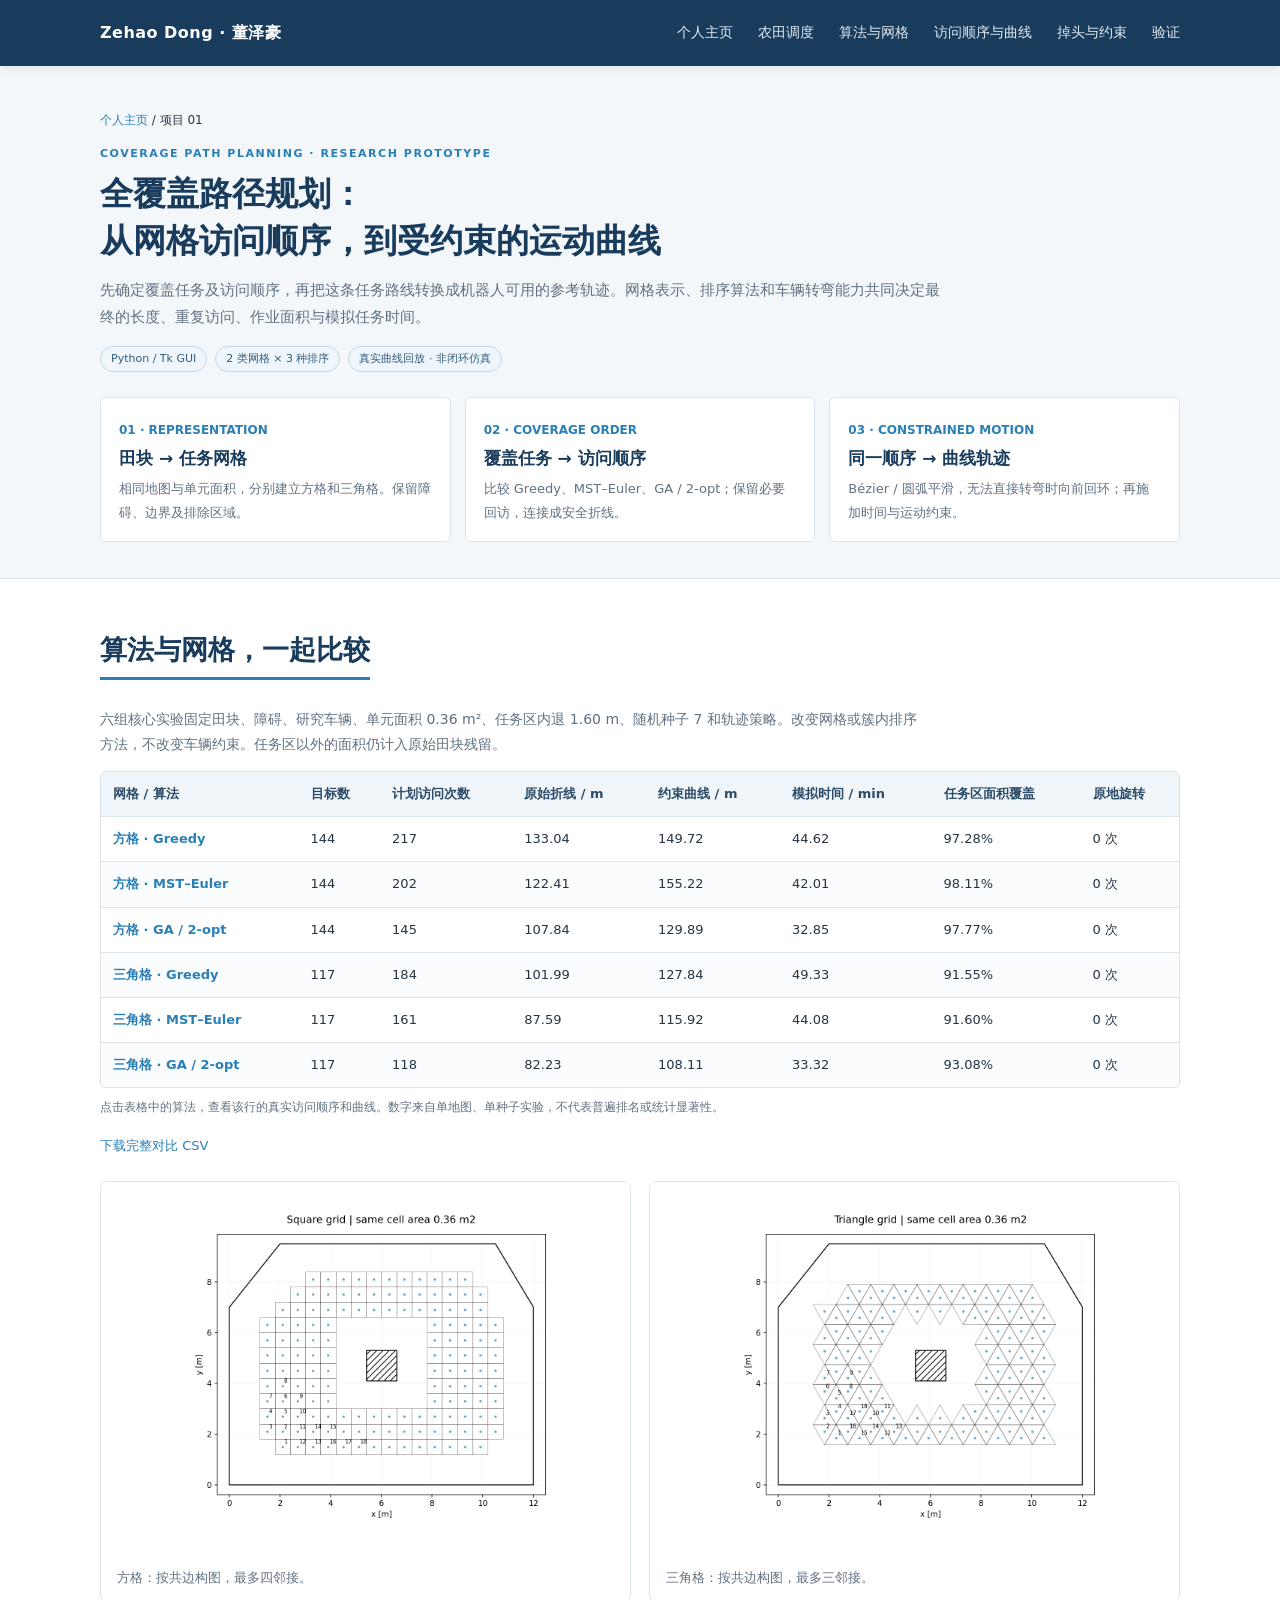
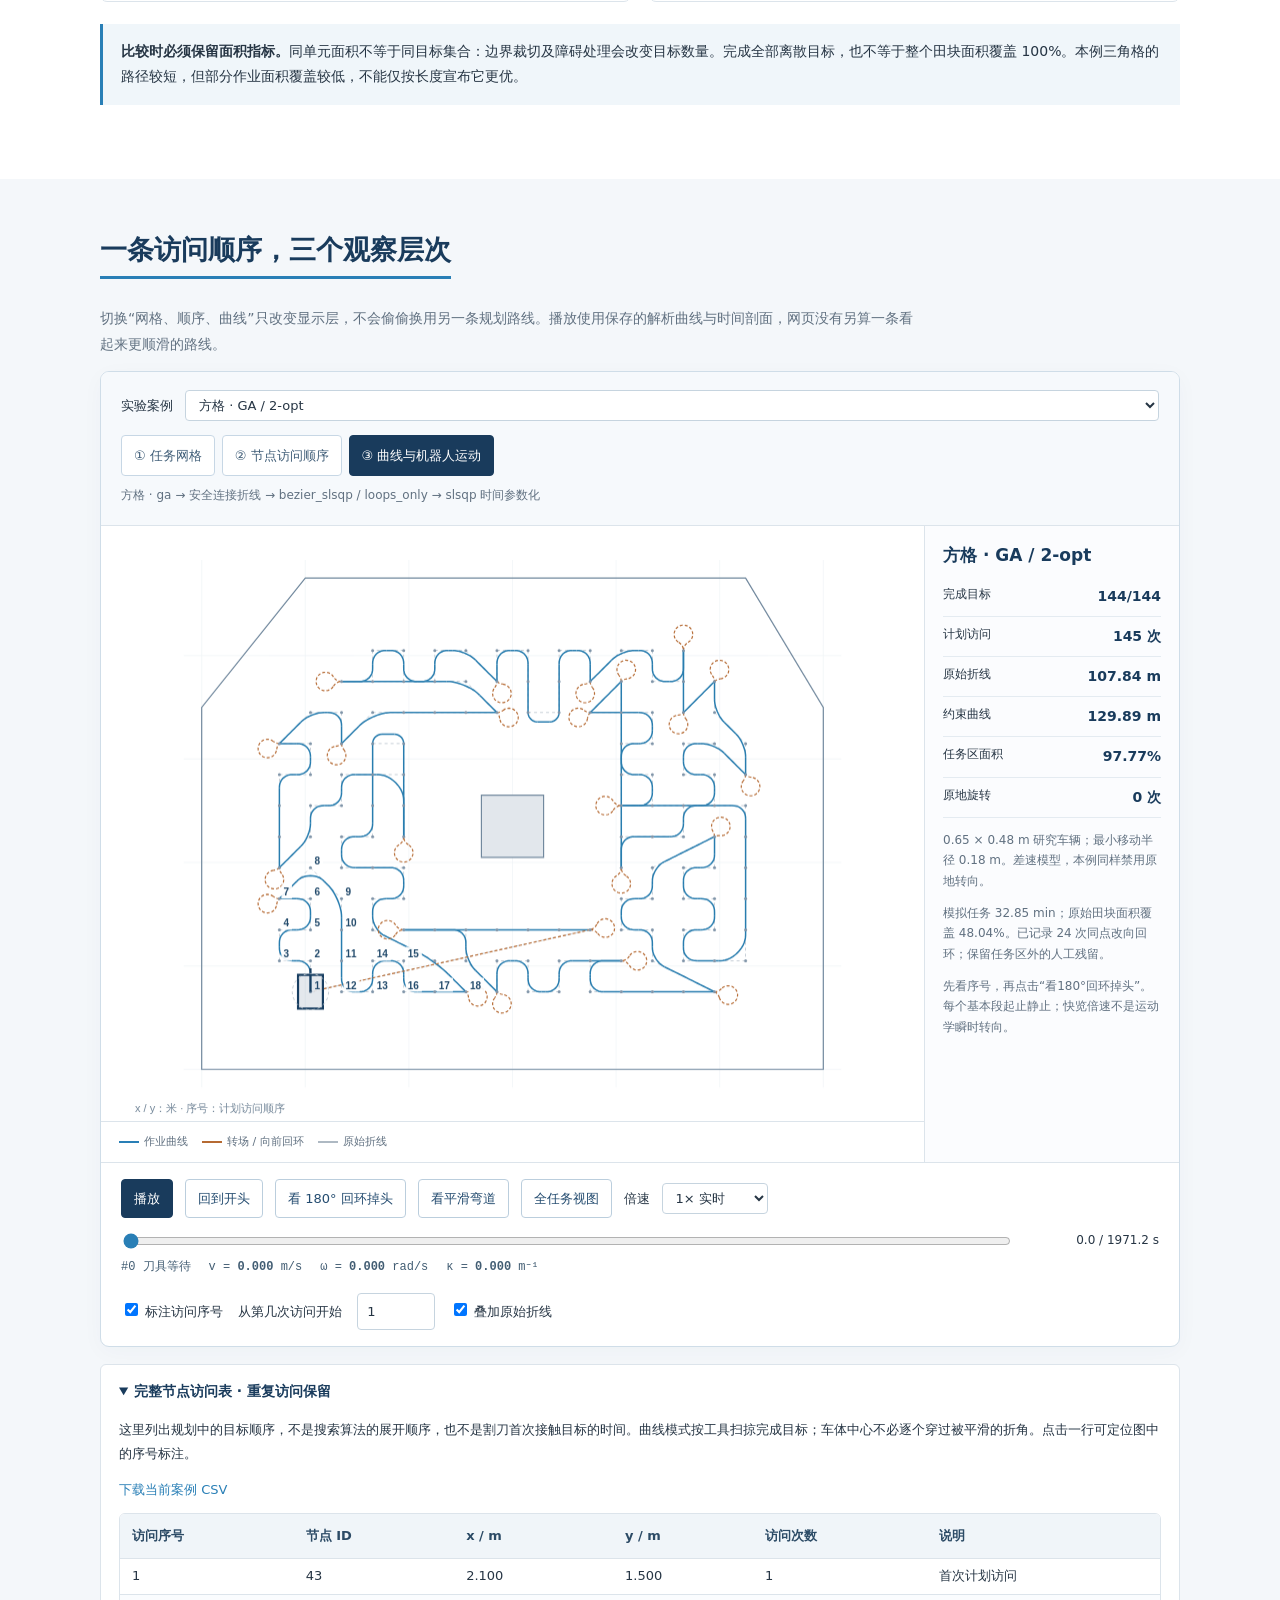
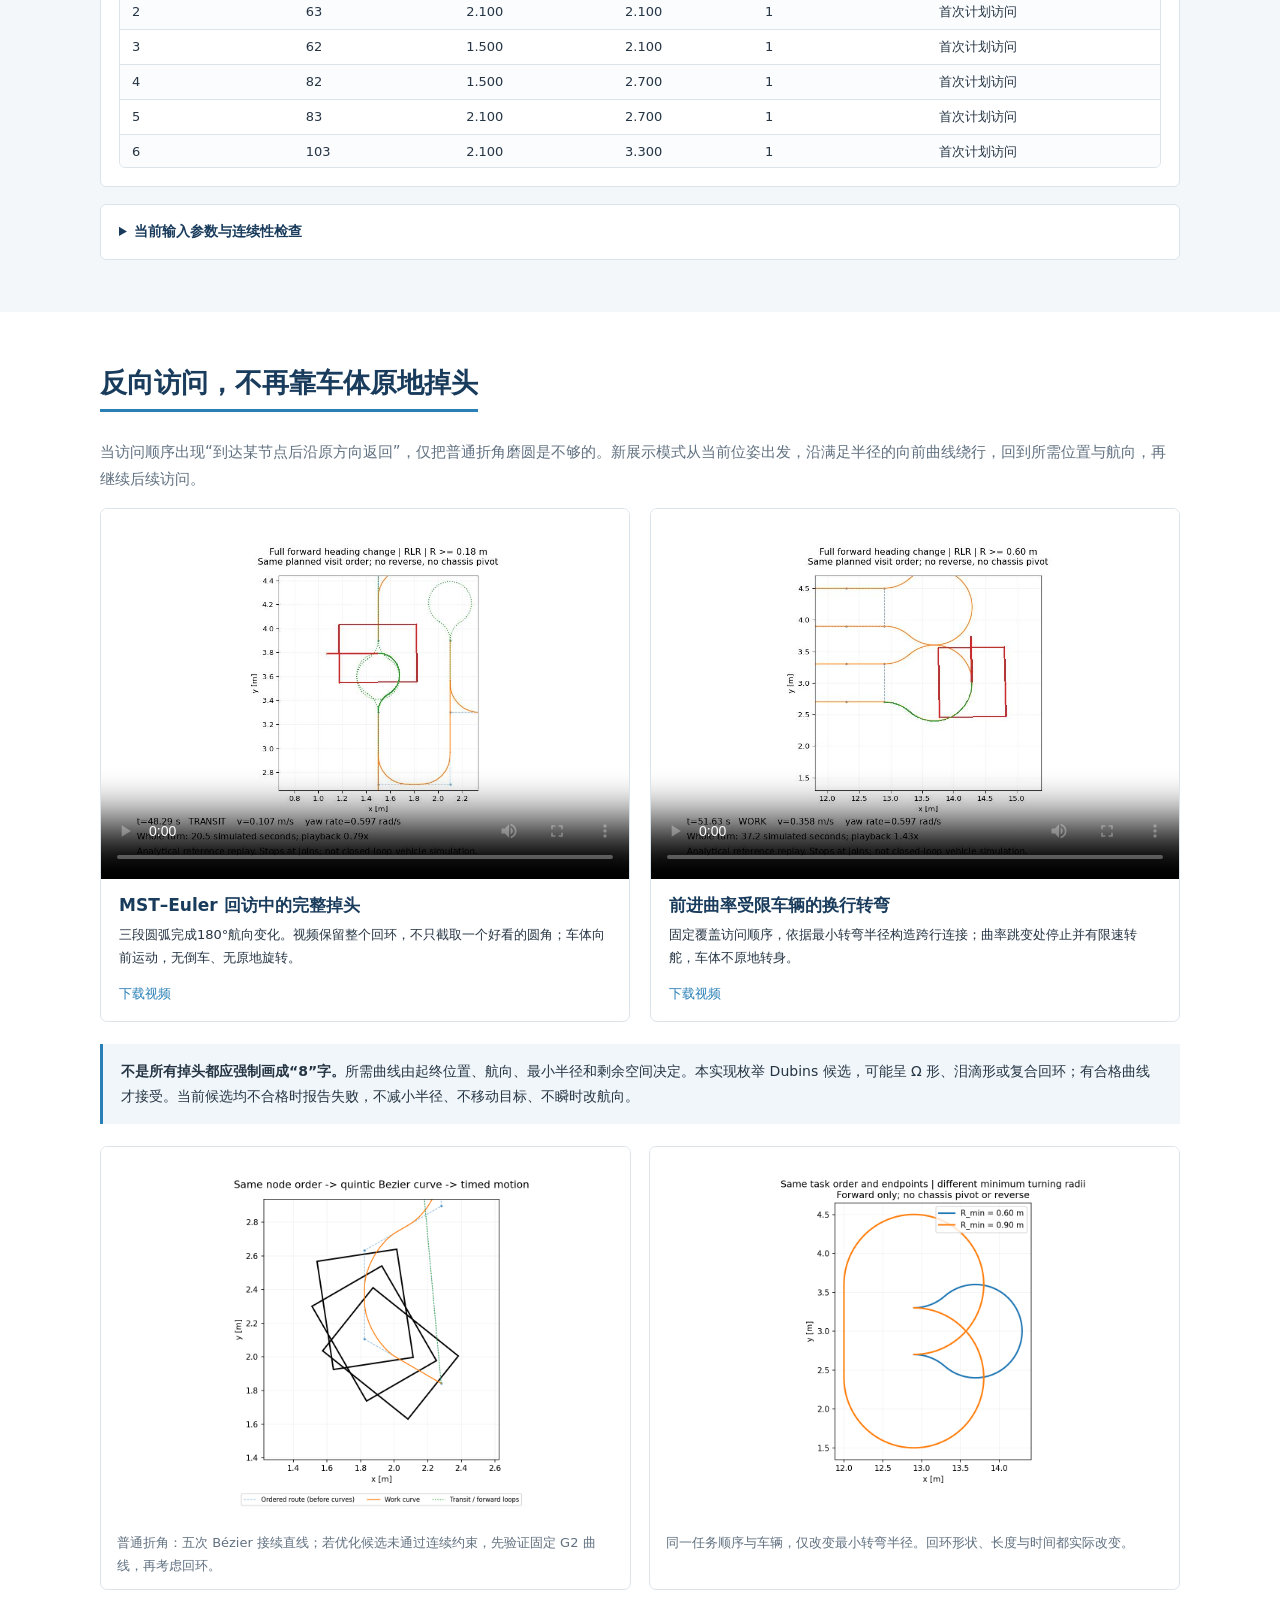
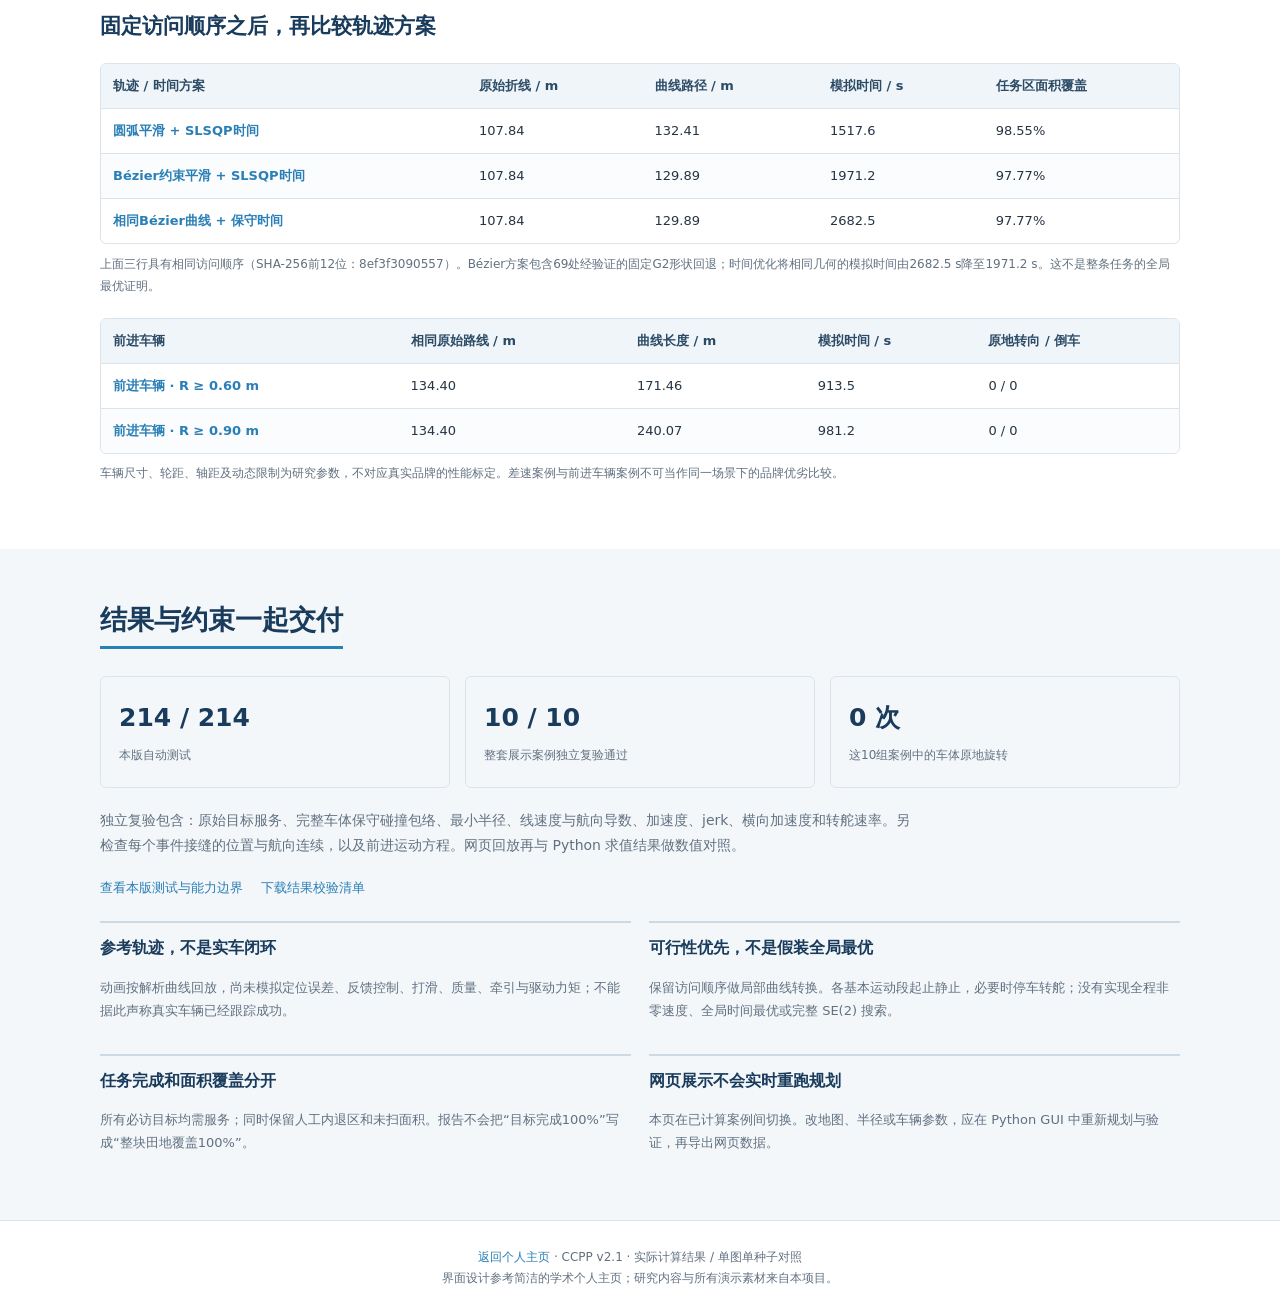
==== ccpp.html @ 470caa3e "Add files via upload" ====
<!doctype html><html lang="zh-CN"><head><meta charset="utf-8"><meta name="viewport" content="width=device-width,initial-scale=1"><meta name="description" content="方格与三角格的全覆盖算法对比；由实际节点访问顺序生成约束曲线，展示向前回环掉头。"><title>全覆盖路径规划 | 董泽豪</title><link rel="stylesheet" href="assets/site.css"><script defer src="assets/site.js"></script><script defer src="assets/data/cases.js"></script><script defer src="assets/replay.js"></script></head><body>
<nav class="navbar" aria-label="项目导航"><div class="wrap nav-inner"><a class="brand" href="index.html">Zehao Dong · 董泽豪</a><button class="menu-btn" aria-controls="projectNav" aria-label="展开导航" aria-expanded="false">☰</button><div class="nav-links" id="projectNav"><a href="index.html#projects">个人主页</a><a href="farm-carrier.html">农田调度</a><a href="#comparison">算法与网格</a><a href="#demo">访问顺序与曲线</a><a href="#turns">掉头与约束</a><a href="#validation">验证</a></div></div></nav>
<header class="subhero"><div class="wrap"><div class="breadcrumb"><a href="index.html">个人主页</a> / 项目 01</div><div class="eyebrow">COVERAGE PATH PLANNING · RESEARCH PROTOTYPE</div><h1>全覆盖路径规划：<br>从网格访问顺序，到受约束的运动曲线</h1><p>先确定覆盖任务及访问顺序，再把这条任务路线转换成机器人可用的参考轨迹。网格表示、排序算法和车辆转弯能力共同决定最终的长度、重复访问、作业面积与模拟任务时间。</p><div class="badge-line"><span class="badge">Python / Tk GUI</span><span class="badge">2 类网格 × 3 种排序</span><span class="badge">真实曲线回放 · 非闭环仿真</span></div><div class="pipeline"><article><b>01 · REPRESENTATION</b><h3>田块 → 任务网格</h3><p>相同地图与单元面积，分别建立方格和三角格。保留障碍、边界及排除区域。</p></article><article><b>02 · COVERAGE ORDER</b><h3>覆盖任务 → 访问顺序</h3><p>比较 Greedy、MST–Euler、GA / 2-opt；保留必要回访，连接成安全折线。</p></article><article><b>03 · CONSTRAINED MOTION</b><h3>同一顺序 → 曲线轨迹</h3><p>Bézier / 圆弧平滑，无法直接转弯时向前回环；再施加时间与运动约束。</p></article></div></div></header>
<main><section id="comparison" class="section"><div class="wrap"><h2 class="section-title">算法与网格，一起比较</h2><p class="section-note">六组核心实验固定田块、障碍、研究车辆、单元面积 0.36 m²、任务区内退 1.60 m、随机种子 7 和轨迹策略。改变网格或簇内排序方法，不改变车辆约束。任务区以外的面积仍计入原始田块残留。</p><div class="table-wrap"><table><thead><tr><th>网格 / 算法</th><th>目标数</th><th>计划访问次数</th><th>原始折线 / m</th><th>约束曲线 / m</th><th>模拟时间 / min</th><th>任务区面积覆盖</th><th>原地旋转</th></tr></thead><tbody id="comparisonRows"></tbody></table></div><p class="small" style="margin-top:9px">点击表格中的算法，查看该行的真实访问顺序和曲线。数字来自单地图、单种子实验，不代表普遍排名或统计显著性。</p><a class="inline-link" href="assets/data/comparison.csv" download>下载完整对比 CSV</a><div class="image-grid"><figure><img src="assets/images/square_ga_grid.png" alt="同一田块上的方格任务划分" loading="lazy"><figcaption>方格：按共边构图，最多四邻接。</figcaption></figure><figure><img src="assets/images/triangle_ga_grid.png" alt="同一田块上的三角格任务划分" loading="lazy"><figcaption>三角格：按共边构图，最多三邻接。</figcaption></figure></div><div class="callout"><strong>比较时必须保留面积指标。</strong>同单元面积不等于同目标集合：边界裁切及障碍处理会改变目标数量。完成全部离散目标，也不等于整个田块面积覆盖 100%。本例三角格的路径较短，但部分作业面积覆盖较低，不能仅按长度宣布它更优。</div></div></section>
<section id="demo" class="section alt"><div class="wrap"><h2 class="section-title">一条访问顺序，三个观察层次</h2><p class="section-note">切换“网格、顺序、曲线”只改变显示层，不会偷偷换用另一条规划路线。播放使用保存的解析曲线与时间剖面，网页没有另算一条看起来更顺滑的路线。</p><noscript><div class="no-js">交互回放需要 JavaScript。仍可查看下方图片、视频和 CSV。</div></noscript>
<div class="lab"><div class="lab-top"><div class="form-row"><label for="caseSelect">实验案例</label><select id="caseSelect" aria-label="选择网格、算法和车辆案例"></select></div><div class="stage-tabs" role="group" aria-label="选择观察层次"><button data-stage="grid">① 任务网格</button><button data-stage="order">② 节点访问顺序</button><button data-stage="curve" class="active">③ 曲线与机器人运动</button></div><p id="gridSummary"></p></div><div class="lab-body"><div class="canvas-wrap"><canvas id="sceneCanvas" width="1104" height="800" aria-label="同一规划顺序及解析轨迹的交互回放"></canvas><div class="legend"><span>作业曲线</span><span class="loop">转场 / 向前回环</span><span class="raw">原始折线</span></div></div><aside class="lab-side"><h3 id="caseHeading"></h3><div class="metric-row"><span>完成目标</span><strong id="targetMetric"></strong></div><div class="metric-row"><span>计划访问</span><strong id="visitMetric"></strong></div><div class="metric-row"><span>原始折线</span><strong id="rawMetric"></strong></div><div class="metric-row"><span>约束曲线</span><strong id="lengthMetric"></strong></div><div class="metric-row"><span>任务区面积</span><strong id="areaMetric"></strong></div><div class="metric-row"><span>原地旋转</span><strong id="pivotMetric"></strong></div><p id="modelNote"></p><p id="runNote"></p><p id="focusNote"></p></aside></div>
<div class="lab-controls"><div class="form-row"><button id="playButton" class="control-btn primary">播放</button><button id="resetButton" class="control-btn">回到开头</button><button id="loopButton" class="control-btn">看 180° 回环掉头</button><button id="curveButton" class="control-btn">看平滑弯道</button><button id="fullButton" class="control-btn">全任务视图</button><label for="speedSelect">倍速</label><select id="speedSelect"><option value="1">1× 实时</option><option value="2">2×</option><option value="5">5×</option><option value="20">20× 快览</option><option value="100">100× 快览</option></select></div><div class="slider-row"><input id="timeSlider" type="range" min="0" max="1" step="0.01" value="0" aria-label="轨迹时间"><span id="timeLabel"></span></div><div class="telemetry"><span id="eventText"></span><span>v = <b id="speedValue">0</b> m/s</span><span>ω = <b id="omegaValue">0</b> rad/s</span><span>κ = <b id="curvatureValue">0</b> m⁻¹</span></div><div class="minor-controls"><label><input id="labelsCheck" type="checkbox" checked> 标注访问序号</label><label for="visitStart">从第几次访问开始</label><input id="visitStart" type="number" min="1" value="1" style="width:78px"><label><input id="rawCheck" type="checkbox" checked> 叠加原始折线</label></div></div></div>
<details open><summary>完整节点访问表 · 重复访问保留</summary><div class="details-body"><p>这里列出规划中的目标顺序，不是搜索算法的展开顺序，也不是割刀首次接触目标的时间。曲线模式按工具扫掠完成目标；车体中心不必逐个穿过被平滑的折角。点击一行可定位图中的序号标注。</p><a id="sequenceDownload" class="inline-link" href="assets/data/square_ga_visits.csv" download>下载当前案例 CSV</a><div class="table-wrap sequence-table" style="margin-top:12px"><table><thead><tr><th>访问序号</th><th>节点 ID</th><th>x / m</th><th>y / m</th><th>访问次数</th><th>说明</th></tr></thead><tbody id="visitTable"></tbody></table></div></div></details><details><summary>当前输入参数与连续性检查</summary><div class="details-body"><pre id="configEvidence"></pre></div></details></div></section>
<section id="turns" class="section"><div class="wrap"><h2 class="section-title">反向访问，不再靠车体原地掉头</h2><p class="intro-line">当访问顺序出现“到达某节点后沿原方向返回”，仅把普通折角磨圆是不够的。新展示模式从当前位姿出发，沿满足半径的向前曲线绕行，回到所需位置与航向，再继续后续访问。</p><div class="video-grid"><figure class="video-card"><video controls playsinline preload="metadata" poster="assets/videos/heading_loop.jpg"><source src="assets/videos/heading_loop.mp4" type="video/mp4"></video><figcaption><h3>MST–Euler 回访中的完整掉头</h3><p>三段圆弧完成180°航向变化。视频保留整个回环，不只截取一个好看的圆角；车体向前运动，无倒车、无原地旋转。</p><a href="assets/videos/heading_loop.mp4" download>下载视频</a></figcaption></figure><figure class="video-card"><video controls playsinline preload="metadata" poster="assets/videos/forward_uturn.jpg"><source src="assets/videos/forward_uturn.mp4" type="video/mp4"></video><figcaption><h3>前进曲率受限车辆的换行转弯</h3><p>固定覆盖访问顺序，依据最小转弯半径构造跨行连接；曲率跳变处停止并有限速转舵，车体不原地转身。</p><a href="assets/videos/forward_uturn.mp4" download>下载视频</a></figcaption></figure></div><div class="callout"><strong>不是所有掉头都应强制画成“8”字。</strong>所需曲线由起终位置、航向、最小半径和剩余空间决定。本实现枚举 Dubins 候选，可能呈 Ω 形、泪滴形或复合回环；有合格曲线才接受。当前候选均不合格时报告失败，不减小半径、不移动目标、不瞬时改航向。</div><div class="image-grid"><figure><img src="assets/images/bezier_closeup.png" alt="由任务访问路线生成的真实五次Bezier曲线" loading="lazy"><figcaption>普通折角：五次 Bézier 接续直线；若优化候选未通过连续约束，先验证固定 G2 曲线，再考虑回环。</figcaption></figure><figure><img src="assets/images/radius_comparison.png" alt="相同前进车辆在0.6米和0.9米最小转弯半径下的真实曲线比较" loading="lazy"><figcaption>同一任务顺序与车辆，仅改变最小转弯半径。回环形状、长度与时间都实际改变。</figcaption></figure></div>
<h3>固定访问顺序之后，再比较轨迹方案</h3><div class="table-wrap"><table><thead><tr><th>轨迹 / 时间方案</th><th>原始折线 / m</th><th>曲线路径 / m</th><th>模拟时间 / s</th><th>任务区面积覆盖</th></tr></thead><tbody id="smoothingRows"></tbody></table></div><p id="sameOrderNote" class="small" style="margin-top:10px"></p><div class="table-wrap" style="margin-top:20px"><table><thead><tr><th>前进车辆</th><th>相同原始路线 / m</th><th>曲线长度 / m</th><th>模拟时间 / s</th><th>原地转向 / 倒车</th></tr></thead><tbody id="radiusRows"></tbody></table></div><p class="small" style="margin-top:9px">车辆尺寸、轮距、轴距及动态限制为研究参数，不对应真实品牌的性能标定。差速案例与前进车辆案例不可当作同一场景下的品牌优劣比较。</p></div></section>
<section id="validation" class="section alt"><div class="wrap"><h2 class="section-title">结果与约束一起交付</h2><div class="evidence-grid"><div class="evidence"><strong id="testsValue">—</strong><span>本版自动测试</span></div><div class="evidence"><strong>10 / 10</strong><span>整套展示案例独立复验通过</span></div><div class="evidence"><strong>0 次</strong><span>这10组案例中的车体原地旋转</span></div></div><p class="section-note" style="margin-top:20px">独立复验包含：原始目标服务、完整车体保守碰撞包络、最小半径、线速度与航向导数、加速度、jerk、横向加速度和转舵速率。另检查每个事件接缝的位置与航向连续，以及前进运动方程。网页回放再与 Python 求值结果做数值对照。</p><a class="inline-link" href="reports/verification.html">查看本版测试与能力边界</a><a class="inline-link" href="assets/data/evidence_manifest.json" download>下载结果校验清单</a><div class="limit-list"><article><h3>参考轨迹，不是实车闭环</h3><p>动画按解析曲线回放，尚未模拟定位误差、反馈控制、打滑、质量、牵引与驱动力矩；不能据此声称真实车辆已经跟踪成功。</p></article><article><h3>可行性优先，不是假装全局最优</h3><p>保留访问顺序做局部曲线转换。各基本运动段起止静止，必要时停车转舵；没有实现全程非零速度、全局时间最优或完整 SE(2) 搜索。</p></article><article><h3>任务完成和面积覆盖分开</h3><p>所有必访目标均需服务；同时保留人工内退区和未扫面积。报告不会把“目标完成100%”写成“整块田地覆盖100%”。</p></article><article><h3>网页展示不会实时重跑规划</h3><p>本页在已计算案例间切换。改地图、半径或车辆参数，应在 Python GUI 中重新规划与验证，再导出网页数据。</p></article></div></div></section></main>
<footer class="footer"><div class="wrap"><a href="index.html">返回个人主页</a> · CCPP v2.1 · 实际计算结果 / 单图单种子对照<br>界面设计参考简洁的学术个人主页；研究内容与所有演示素材来自本项目。</div></footer><script defer src="assets/data/test-summary.js"></script></body></html>
---- assets/site.css ----
:root{--navy:#193b5c;--navy2:#2d638d;--blue:#297fb6;--ink:#263544;--muted:#617181;--bg:#f4f7fa;--line:#dce4eb;--white:#fff;--orange:#b66a32;--max:1080px}*{box-sizing:border-box}html{scroll-behavior:smooth;scroll-padding-top:84px}body{margin:0;color:var(--ink);background:#fff;font:16px/1.8 "Segoe UI","Microsoft YaHei",system-ui,sans-serif}a{color:var(--blue);text-decoration:none}a:hover{text-decoration:underline}img,video{max-width:100%;height:auto;display:block}button,input,select{font:inherit}button,a,input,select,summary{outline-offset:4px}button:focus-visible,a:focus-visible,input:focus-visible,select:focus-visible{outline:3px solid #59a5dc}button{cursor:pointer}h1,h2,h3,h4,p{margin-top:0}h1,h2,h3{color:var(--navy);line-height:1.4}h2{font-size:27px}h3{font-size:21px}p{margin-bottom:1em}.wrap{width:min(var(--max),calc(100% - 48px));margin:auto}.navbar{position:sticky;top:0;z-index:100;background:var(--navy);height:66px;box-shadow:0 2px 9px #142c4017}.nav-inner{display:flex;align-items:center;justify-content:space-between;height:100%;gap:20px}.brand{color:#fff;font-weight:700;letter-spacing:.03em}.nav-links{display:flex;gap:25px;align-items:center}.nav-links a{color:#e1eaf2;font-size:14px}.menu-btn{display:none;border:1px solid #7693ac;background:transparent;color:#fff;border-radius:4px;padding:4px 10px}.hero{background:linear-gradient(120deg,var(--navy),var(--navy2));color:#edf4fb;padding:65px 0 64px}.hero-layout{display:grid;grid-template-columns:140px 260px 1fr;gap:30px;align-items:center}.avatar{height:168px;border:2px solid #ffffff5c;border-radius:8px;display:flex;align-items:center;justify-content:center;background:#ffffff0a;font-size:48px;font-weight:300;letter-spacing:.04em;position:relative;overflow:hidden}.avatar:after{content:"ZEHAO DONG";position:absolute;bottom:16px;left:0;right:0;text-align:center;font-size:10px;letter-spacing:.15em;color:#d7e5f1}.hero h1{color:#fff;font-size:38px;margin-bottom:4px;letter-spacing:.03em}.hero .english{font-size:19px;color:#dbe9f3;margin-bottom:15px}.hero .degree{font-size:15px;margin-bottom:3px}.hero-about{border-left:1px solid #ffffff45;padding-left:30px;font-size:15px}.hero-about p{margin-bottom:14px}.hero-tags{font-size:12px;letter-spacing:.04em;color:#dbeaf5}.actions{display:flex;gap:12px;flex-wrap:wrap;margin-top:22px}.button{border:1px solid var(--blue);border-radius:5px;background:var(--blue);color:#fff;padding:9px 16px;font-weight:600;font-size:14px;display:inline-flex;align-items:center;justify-content:center}.button:hover{text-decoration:none;filter:brightness(1.05)}.button.ghost{background:transparent;color:var(--blue)}.hero .button{background:#fff;color:var(--navy);border-color:#fff}.hero .ghost{background:transparent;color:#fff;border-color:#ffffff70}.section{padding:52px 0}.section.alt{background:var(--bg)}.section-title{display:inline-block;border-bottom:3px solid var(--blue);padding-bottom:8px;margin-bottom:27px}.eyebrow{font-size:11px;letter-spacing:.14em;font-weight:700;color:var(--blue);margin-bottom:8px}.section-note{color:var(--muted);font-size:14px;max-width:820px}.timeline{border-left:2px solid #bfd2e2;margin-left:6px;padding-left:28px}.timeline-item{position:relative;padding:0 0 22px}.timeline-item:last-child{padding-bottom:0}.timeline-item:before{content:"";position:absolute;left:-35px;top:8px;width:12px;height:12px;border-radius:50%;background:var(--blue);border:2px solid #fff}.timeline h3{font-size:18px;margin-bottom:2px}.meta{font-size:13px;color:var(--muted);margin-bottom:5px}.timeline p{font-size:15px;margin-bottom:4px}.project-card{background:#fff;border:1px solid var(--line);border-radius:9px;margin-bottom:24px;overflow:hidden;box-shadow:0 5px 15px #193b5c06}.project-content{display:grid;grid-template-columns:43% 1fr;gap:30px;padding:25px}.project-media{border:1px solid #e1e8ee;border-radius:5px;overflow:hidden;background:#fafcfe;align-self:center}.project-media img{width:100%}.project-number{font-size:11px;letter-spacing:.13em;color:var(--blue);font-weight:700;margin-bottom:7px}.project-card h3{margin-bottom:12px}.project-card p{font-size:14px}.tags{display:flex;gap:7px;flex-wrap:wrap;margin-top:12px}.tags span{background:#edf4f9;border:1px solid #dce9f3;color:#295273;font-size:11px;padding:2px 8px;border-radius:3px}.text-link{font-size:14px;font-weight:600;display:inline-block;margin-top:14px}.badge{display:inline-block;border:1px solid #c3d7e7;background:#eff6fb;color:#365c7a;border-radius:20px;font-size:11px;padding:2px 10px}.schematic{padding:23px;display:grid;gap:10px}.schematic .step{background:#eef4fa;border:1px solid #c9d9e8;border-radius:5px;padding:9px 12px;text-align:center;color:#294d6d;font-size:13px}.schematic .flow{font-size:18px;text-align:center;line-height:1;color:#7b94a9}.schematic small{font-size:11px;color:var(--muted);text-align:center}.two-col{display:grid;grid-template-columns:1fr 1fr;gap:26px}.skill-group h3{font-size:17px;margin-bottom:6px}.skill-group p{font-size:14px;color:var(--muted)}.contact{display:flex;flex-wrap:wrap;gap:14px 30px;color:var(--muted);font-size:15px}.footer{border-top:1px solid var(--line);padding:26px 0;font-size:12px;color:var(--muted);text-align:center}.subhero{padding:44px 0 36px;background:var(--bg);border-bottom:1px solid var(--line)}.breadcrumb{font-size:12px;margin-bottom:12px}.subhero h1{font-size:33px;margin-bottom:13px}.subhero p{max-width:850px;color:var(--muted);font-size:15px}.jump-links{display:flex;gap:16px;flex-wrap:wrap;font-size:13px;margin-top:20px}.pipeline{display:grid;grid-template-columns:repeat(3,1fr);gap:14px;margin-top:25px}.pipeline article{border:1px solid var(--line);border-radius:6px;padding:17px 18px;background:#fff}.pipeline b{color:var(--blue);font-size:12px}.pipeline h3{font-size:17px;margin:4px 0 6px}.pipeline p{font-size:13px;color:var(--muted);margin:0}.table-wrap{width:100%;overflow-x:auto;border:1px solid var(--line);border-radius:6px;background:#fff}table{border-collapse:collapse;width:100%;font-size:13px;line-height:1.55}th,td{padding:12px 12px;text-align:left;border-bottom:1px solid var(--line);white-space:nowrap}th{background:#f0f5f9;color:#2c4b66;font-weight:600}tbody tr:last-child td{border-bottom:0}tbody tr:nth-child(even){background:#fafcfe}.row-link{background:none;border:0;padding:0;color:var(--blue);font-weight:600;white-space:nowrap;font-size:13px}.callout{border-left:3px solid var(--blue);background:#f0f6fa;padding:15px 18px;font-size:14px;line-height:1.8;margin:22px 0}.callout p:last-child{margin-bottom:0}.image-grid{display:grid;grid-template-columns:1fr 1fr;gap:18px;margin:22px 0}.image-grid figure{margin:0;border:1px solid var(--line);border-radius:7px;overflow:hidden;background:#fff}.image-grid figcaption{padding:12px 16px;font-size:13px;color:var(--muted)}.image-grid img{width:100%}.lab{border:1px solid #cfdde8;border-radius:9px;overflow:hidden;background:#fff;box-shadow:0 5px 22px #1a3b5c08}.lab-top{padding:18px 20px;background:#f6f9fc;border-bottom:1px solid var(--line)}.form-row{display:flex;flex-wrap:wrap;gap:12px;align-items:center}label{font-size:13px}select,input[type=number]{background:#fff;color:var(--ink);border:1px solid #c6d4df;border-radius:4px;padding:6px 9px;max-width:100%;font-size:13px}#caseSelect{min-width:300px;flex:1}.stage-tabs{display:flex;gap:7px;flex-wrap:wrap;margin-top:14px}.stage-tabs button{padding:8px 12px;border-radius:4px;border:1px solid #c7d7e5;background:#fff;color:#405e78;font-size:13px}.stage-tabs button.active{background:var(--navy);border-color:var(--navy);color:#fff}.lab-body{display:grid;grid-template-columns:minmax(0,1fr) 255px}.canvas-wrap{background:#fff;position:relative;min-width:0}canvas{display:block;width:100%;height:auto;aspect-ratio:1.38}#sceneCanvas{border-bottom:1px solid var(--line)}.legend{display:flex;gap:14px;flex-wrap:wrap;font-size:11px;padding:10px 18px;color:var(--muted)}.legend span:before{content:"";display:inline-block;width:20px;height:2px;background:var(--blue);vertical-align:middle;margin-right:5px}.legend .loop:before{background:var(--orange)}.legend .raw:before{background:#aeb9c3}.lab-side{border-left:1px solid var(--line);padding:18px;font-size:13px;background:#fbfcfe}.lab-side h3{font-size:16px;margin-bottom:12px}.side-label{color:var(--muted);font-size:11px}.metric-row{display:flex;justify-content:space-between;gap:10px;border-bottom:1px solid #e4ebf1;padding:7px 0;font-size:12px}.metric-row strong{font-size:14px;color:var(--navy)}#modelNote,#runNote,#focusNote{font-size:12px;line-height:1.7;color:var(--muted);margin:12px 0 0}.lab-controls{padding:16px 20px;border-top:1px solid var(--line)}.control-btn{padding:7px 12px;border-radius:4px;border:1px solid #bbcedd;background:#fff;color:#244c70;font-size:13px}.control-btn.primary{background:var(--navy);color:#fff;border-color:var(--navy)}input[type=range]{width:100%;accent-color:var(--blue);cursor:pointer}.slider-row{display:grid;grid-template-columns:1fr auto;gap:15px;align-items:center;margin:12px 0 5px}.telemetry{display:flex;gap:18px;flex-wrap:wrap;font-family:Consolas,"Courier New",monospace;font-size:12px;color:#425d73}.minor-controls{margin-top:14px;font-size:12px;display:flex;align-items:center;flex-wrap:wrap;gap:15px}.small{font-size:12px;color:var(--muted)}.sequence-table{max-height:255px;overflow:auto}.sequence-table thead{position:sticky;top:0;z-index:1}.sequence-table tr.revisit{background:#fff8ef}.sequence-table tr:hover{background:#edf4fa}.sequence-table td{padding-top:7px;padding-bottom:7px}details{border:1px solid var(--line);border-radius:6px;margin-top:17px;background:#fff}summary{cursor:pointer;padding:14px 18px;color:var(--navy);font-size:14px;font-weight:600}.details-body{padding:0 18px 18px;font-size:13px}.video-grid{display:grid;grid-template-columns:1fr 1fr;gap:20px}.video-card{margin:0;border:1px solid var(--line);border-radius:7px;overflow:hidden;background:#fff}.video-card video{width:100%;background:#f5f8fb}.video-card figcaption{padding:15px 18px;font-size:13px}.video-card h3{font-size:17px;margin-bottom:5px}.evidence-grid{display:grid;grid-template-columns:repeat(3,1fr);gap:15px}.evidence{padding:18px;border:1px solid var(--line);border-radius:6px}.evidence strong{display:block;color:var(--navy);font-size:25px}.evidence span{font-size:12px;color:var(--muted)}.prose{max-width:880px}.prose h2{margin-top:32px}.prose li{margin:8px 0}.prose pre{white-space:pre-wrap;overflow-wrap:anywhere;background:#eef3f7;border:1px solid #d8e2ec;border-radius:6px;padding:16px;font-size:13px;color:#253d54}.prose code{font-family:Consolas,monospace}figure{margin:0}.hide{display:none!important}.no-js{padding:15px;background:#fff8e8;border:1px solid #e4d2aa}.inline-link{font-size:13px;margin-right:18px}.badge-line{display:flex;gap:8px;flex-wrap:wrap}#caseHeading{font-size:17px;margin:0 0 9px}#timeLabel{font-size:12px;min-width:135px;text-align:right}#gridSummary{font-size:12px;color:var(--muted);margin:9px 0 0}.limit-list{display:grid;grid-template-columns:1fr 1fr;gap:18px;margin-top:20px}.limit-list article{border-top:2px solid #ccdae6;padding-top:14px}.limit-list h3{font-size:16px}.limit-list p{font-size:13px;color:var(--muted)}.intro-line{font-size:15px;color:var(--muted)}.details-body pre{white-space:pre-wrap;max-height:330px;overflow:auto;font-size:11px}.mini-stat{color:var(--blue);font-weight:700}
@media(min-width:1500px){.wrap{--max:1120px}.hero{padding:75px 0}}@media(max-width:940px){.hero-layout{grid-template-columns:110px 230px 1fr;gap:22px}.hero-about{padding-left:22px}.avatar{height:150px}.lab-body{grid-template-columns:minmax(0,1fr) 220px}.lab-side{padding:14px}.project-content{gap:23px;padding:22px}.nav-links{gap:18px}.hero h1{font-size:32px}}@media(max-width:740px){.wrap{width:calc(100% - 32px)}.navbar{height:60px}.menu-btn{display:block}.nav-links{display:none;position:absolute;top:60px;left:0;right:0;background:var(--navy);padding:15px 22px;box-shadow:0 8px 12px #0001;flex-direction:column;align-items:flex-start;gap:13px}.nav-links.open{display:flex}.hero{padding:38px 0}.hero-layout{grid-template-columns:85px 1fr;gap:18px}.avatar{height:115px;font-size:35px}.avatar:after{font-size:7px;bottom:12px}.hero-about{grid-column:1/-1;border-left:0;border-top:1px solid #ffffff40;padding:21px 0 0}.hero h1{font-size:31px}.hero .english{font-size:17px;margin-bottom:10px}.hero .degree{font-size:13px}.section{padding:36px 0}.section-title{font-size:24px;margin-bottom:22px}.project-content,.two-col,.image-grid,.video-grid,.limit-list{grid-template-columns:1fr}.project-content{padding:18px;gap:18px}.project-media{max-height:290px}.project-media img{object-fit:contain;max-height:280px}.pipeline{grid-template-columns:1fr}.pipeline article{padding:12px 16px}.pipeline p{font-size:12px}.subhero{padding:30px 0}.subhero h1{font-size:26px}.lab-body{grid-template-columns:1fr}.lab-side{border-left:0;border-top:1px solid var(--line);display:grid;grid-template-columns:1fr 1fr;gap:0 18px;padding:14px 18px}.lab-side h3,.lab-side #modelNote,.lab-side #runNote,.lab-side #focusNote{grid-column:1/-1}.lab-side h3{margin-bottom:5px}.lab-top{padding:14px}.lab-controls{padding:14px}.stage-tabs button{padding:7px 10px;font-size:12px}#caseSelect{min-width:0;width:100%}.evidence-grid{grid-template-columns:1fr 1fr}.evidence{padding:13px}.evidence strong{font-size:22px}canvas{aspect-ratio:1.15}.contact{display:block}.contact a{display:block;margin:9px 0}.telemetry{gap:8px 15px}.control-btn{padding:7px 10px}.form-row{gap:8px}.sequence-table{max-height:240px}}@media(prefers-reduced-motion:reduce){html{scroll-behavior:auto}}
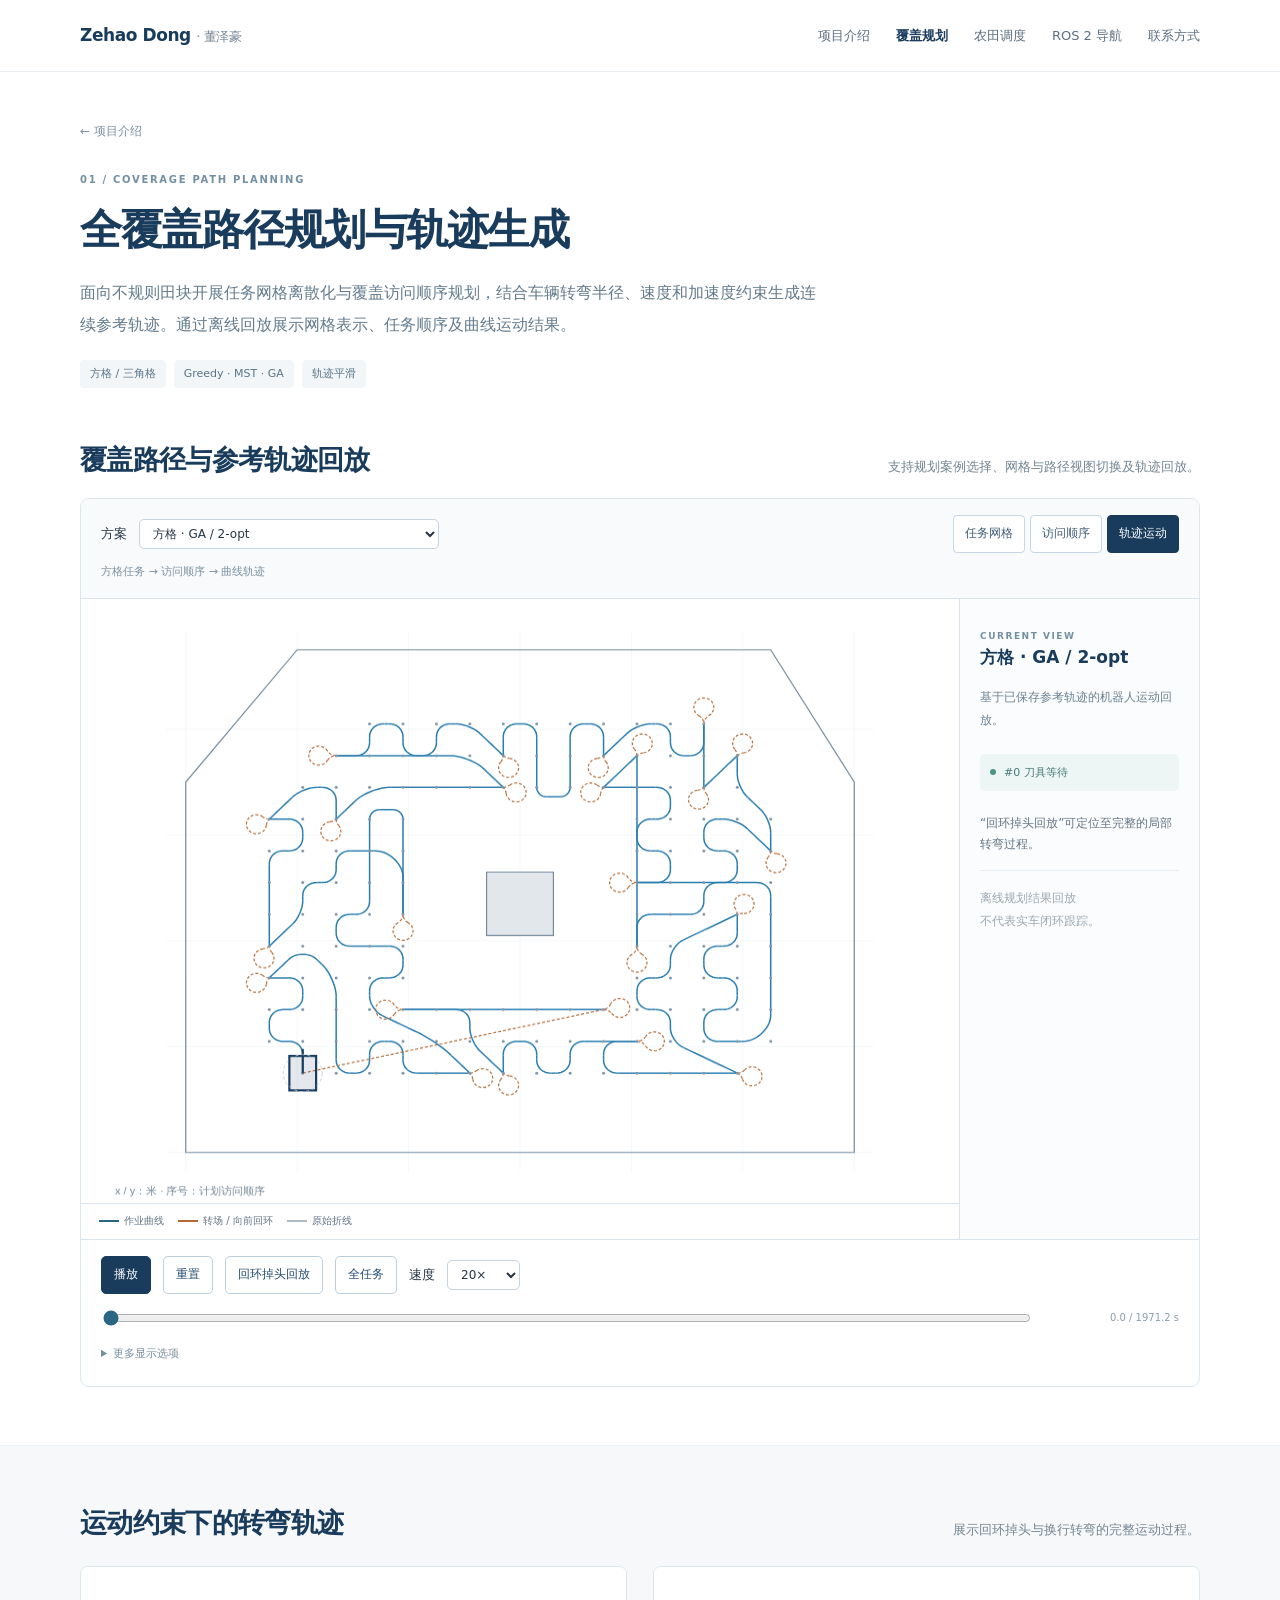
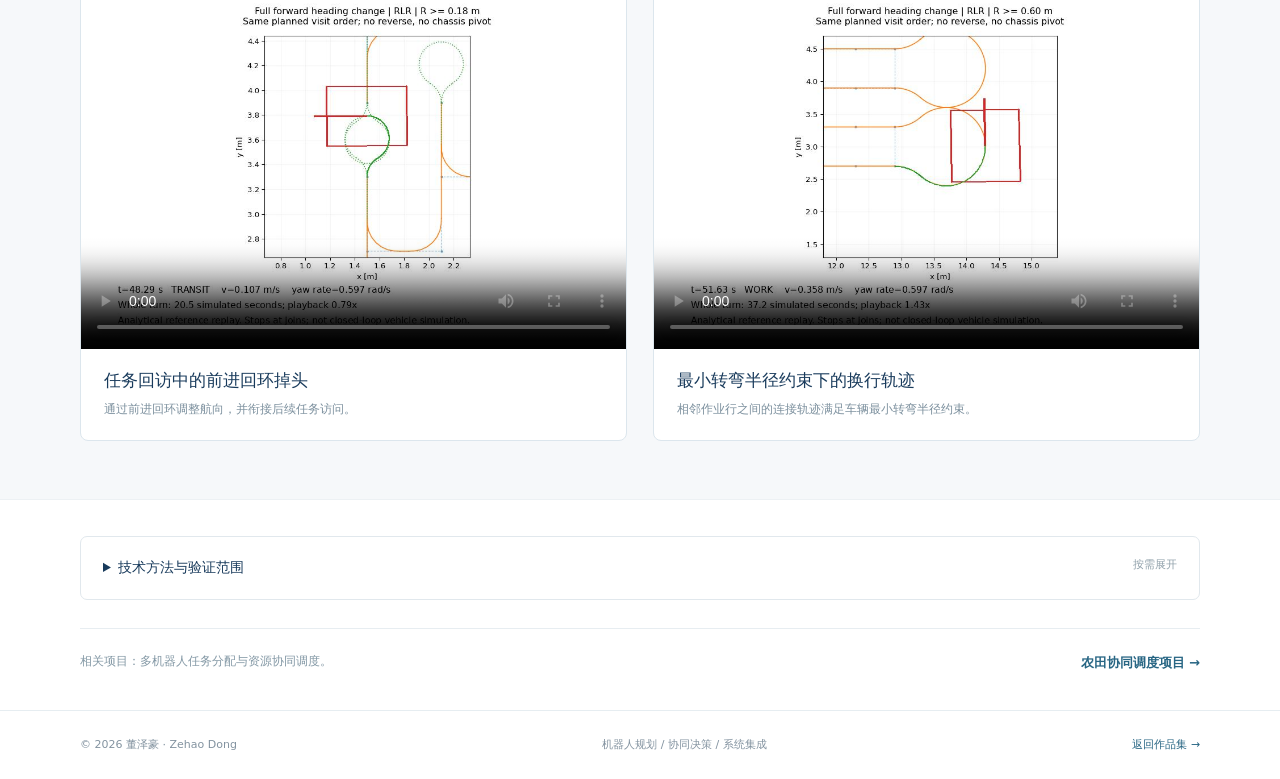
==== commit 531401fc: "Publish concise three-project portfolio with research-first ROS 2 page and portrait" ====
--- a/ccpp.html
+++ b/ccpp.html
@@ -1,12 +1,48 @@
-<!doctype html><html lang="zh-CN"><head><meta charset="utf-8"><meta name="viewport" content="width=device-width,initial-scale=1"><meta name="description" content="方格与三角格的全覆盖算法对比；由实际节点访问顺序生成约束曲线，展示向前回环掉头。"><title>全覆盖路径规划 | 董泽豪</title><link rel="stylesheet" href="assets/site.css"><script defer src="assets/site.js"></script><script defer src="assets/data/cases.js"></script><script defer src="assets/replay.js"></script></head><body>
-<nav class="navbar" aria-label="项目导航"><div class="wrap nav-inner"><a class="brand" href="index.html">Zehao Dong · 董泽豪</a><button class="menu-btn" aria-controls="projectNav" aria-label="展开导航" aria-expanded="false">☰</button><div class="nav-links" id="projectNav"><a href="index.html#projects">个人主页</a><a href="farm-carrier.html">农田调度</a><a href="#comparison">算法与网格</a><a href="#demo">访问顺序与曲线</a><a href="#turns">掉头与约束</a><a href="#validation">验证</a></div></div></nav>
-<header class="subhero"><div class="wrap"><div class="breadcrumb"><a href="index.html">个人主页</a> / 项目 01</div><div class="eyebrow">COVERAGE PATH PLANNING · RESEARCH PROTOTYPE</div><h1>全覆盖路径规划：<br>从网格访问顺序，到受约束的运动曲线</h1><p>先确定覆盖任务及访问顺序，再把这条任务路线转换成机器人可用的参考轨迹。网格表示、排序算法和车辆转弯能力共同决定最终的长度、重复访问、作业面积与模拟任务时间。</p><div class="badge-line"><span class="badge">Python / Tk GUI</span><span class="badge">2 类网格 × 3 种排序</span><span class="badge">真实曲线回放 · 非闭环仿真</span></div><div class="pipeline"><article><b>01 · REPRESENTATION</b><h3>田块 → 任务网格</h3><p>相同地图与单元面积，分别建立方格和三角格。保留障碍、边界及排除区域。</p></article><article><b>02 · COVERAGE ORDER</b><h3>覆盖任务 → 访问顺序</h3><p>比较 Greedy、MST–Euler、GA / 2-opt；保留必要回访，连接成安全折线。</p></article><article><b>03 · CONSTRAINED MOTION</b><h3>同一顺序 → 曲线轨迹</h3><p>Bézier / 圆弧平滑，无法直接转弯时向前回环；再施加时间与运动约束。</p></article></div></div></header>
-<main><section id="comparison" class="section"><div class="wrap"><h2 class="section-title">算法与网格，一起比较</h2><p class="section-note">六组核心实验固定田块、障碍、研究车辆、单元面积 0.36 m²、任务区内退 1.60 m、随机种子 7 和轨迹策略。改变网格或簇内排序方法，不改变车辆约束。任务区以外的面积仍计入原始田块残留。</p><div class="table-wrap"><table><thead><tr><th>网格 / 算法</th><th>目标数</th><th>计划访问次数</th><th>原始折线 / m</th><th>约束曲线 / m</th><th>模拟时间 / min</th><th>任务区面积覆盖</th><th>原地旋转</th></tr></thead><tbody id="comparisonRows"></tbody></table></div><p class="small" style="margin-top:9px">点击表格中的算法，查看该行的真实访问顺序和曲线。数字来自单地图、单种子实验，不代表普遍排名或统计显著性。</p><a class="inline-link" href="assets/data/comparison.csv" download>下载完整对比 CSV</a><div class="image-grid"><figure><img src="assets/images/square_ga_grid.png" alt="同一田块上的方格任务划分" loading="lazy"><figcaption>方格：按共边构图，最多四邻接。</figcaption></figure><figure><img src="assets/images/triangle_ga_grid.png" alt="同一田块上的三角格任务划分" loading="lazy"><figcaption>三角格：按共边构图，最多三邻接。</figcaption></figure></div><div class="callout"><strong>比较时必须保留面积指标。</strong>同单元面积不等于同目标集合：边界裁切及障碍处理会改变目标数量。完成全部离散目标，也不等于整个田块面积覆盖 100%。本例三角格的路径较短，但部分作业面积覆盖较低，不能仅按长度宣布它更优。</div></div></section>
-<section id="demo" class="section alt"><div class="wrap"><h2 class="section-title">一条访问顺序，三个观察层次</h2><p class="section-note">切换“网格、顺序、曲线”只改变显示层，不会偷偷换用另一条规划路线。播放使用保存的解析曲线与时间剖面，网页没有另算一条看起来更顺滑的路线。</p><noscript><div class="no-js">交互回放需要 JavaScript。仍可查看下方图片、视频和 CSV。</div></noscript>
-<div class="lab"><div class="lab-top"><div class="form-row"><label for="caseSelect">实验案例</label><select id="caseSelect" aria-label="选择网格、算法和车辆案例"></select></div><div class="stage-tabs" role="group" aria-label="选择观察层次"><button data-stage="grid">① 任务网格</button><button data-stage="order">② 节点访问顺序</button><button data-stage="curve" class="active">③ 曲线与机器人运动</button></div><p id="gridSummary"></p></div><div class="lab-body"><div class="canvas-wrap"><canvas id="sceneCanvas" width="1104" height="800" aria-label="同一规划顺序及解析轨迹的交互回放"></canvas><div class="legend"><span>作业曲线</span><span class="loop">转场 / 向前回环</span><span class="raw">原始折线</span></div></div><aside class="lab-side"><h3 id="caseHeading"></h3><div class="metric-row"><span>完成目标</span><strong id="targetMetric"></strong></div><div class="metric-row"><span>计划访问</span><strong id="visitMetric"></strong></div><div class="metric-row"><span>原始折线</span><strong id="rawMetric"></strong></div><div class="metric-row"><span>约束曲线</span><strong id="lengthMetric"></strong></div><div class="metric-row"><span>任务区面积</span><strong id="areaMetric"></strong></div><div class="metric-row"><span>原地旋转</span><strong id="pivotMetric"></strong></div><p id="modelNote"></p><p id="runNote"></p><p id="focusNote"></p></aside></div>
-<div class="lab-controls"><div class="form-row"><button id="playButton" class="control-btn primary">播放</button><button id="resetButton" class="control-btn">回到开头</button><button id="loopButton" class="control-btn">看 180° 回环掉头</button><button id="curveButton" class="control-btn">看平滑弯道</button><button id="fullButton" class="control-btn">全任务视图</button><label for="speedSelect">倍速</label><select id="speedSelect"><option value="1">1× 实时</option><option value="2">2×</option><option value="5">5×</option><option value="20">20× 快览</option><option value="100">100× 快览</option></select></div><div class="slider-row"><input id="timeSlider" type="range" min="0" max="1" step="0.01" value="0" aria-label="轨迹时间"><span id="timeLabel"></span></div><div class="telemetry"><span id="eventText"></span><span>v = <b id="speedValue">0</b> m/s</span><span>ω = <b id="omegaValue">0</b> rad/s</span><span>κ = <b id="curvatureValue">0</b> m⁻¹</span></div><div class="minor-controls"><label><input id="labelsCheck" type="checkbox" checked> 标注访问序号</label><label for="visitStart">从第几次访问开始</label><input id="visitStart" type="number" min="1" value="1" style="width:78px"><label><input id="rawCheck" type="checkbox" checked> 叠加原始折线</label></div></div></div>
-<details open><summary>完整节点访问表 · 重复访问保留</summary><div class="details-body"><p>这里列出规划中的目标顺序，不是搜索算法的展开顺序，也不是割刀首次接触目标的时间。曲线模式按工具扫掠完成目标；车体中心不必逐个穿过被平滑的折角。点击一行可定位图中的序号标注。</p><a id="sequenceDownload" class="inline-link" href="assets/data/square_ga_visits.csv" download>下载当前案例 CSV</a><div class="table-wrap sequence-table" style="margin-top:12px"><table><thead><tr><th>访问序号</th><th>节点 ID</th><th>x / m</th><th>y / m</th><th>访问次数</th><th>说明</th></tr></thead><tbody id="visitTable"></tbody></table></div></div></details><details><summary>当前输入参数与连续性检查</summary><div class="details-body"><pre id="configEvidence"></pre></div></details></div></section>
-<section id="turns" class="section"><div class="wrap"><h2 class="section-title">反向访问，不再靠车体原地掉头</h2><p class="intro-line">当访问顺序出现“到达某节点后沿原方向返回”，仅把普通折角磨圆是不够的。新展示模式从当前位姿出发，沿满足半径的向前曲线绕行，回到所需位置与航向，再继续后续访问。</p><div class="video-grid"><figure class="video-card"><video controls playsinline preload="metadata" poster="assets/videos/heading_loop.jpg"><source src="assets/videos/heading_loop.mp4" type="video/mp4"></video><figcaption><h3>MST–Euler 回访中的完整掉头</h3><p>三段圆弧完成180°航向变化。视频保留整个回环，不只截取一个好看的圆角；车体向前运动，无倒车、无原地旋转。</p><a href="assets/videos/heading_loop.mp4" download>下载视频</a></figcaption></figure><figure class="video-card"><video controls playsinline preload="metadata" poster="assets/videos/forward_uturn.jpg"><source src="assets/videos/forward_uturn.mp4" type="video/mp4"></video><figcaption><h3>前进曲率受限车辆的换行转弯</h3><p>固定覆盖访问顺序，依据最小转弯半径构造跨行连接；曲率跳变处停止并有限速转舵，车体不原地转身。</p><a href="assets/videos/forward_uturn.mp4" download>下载视频</a></figcaption></figure></div><div class="callout"><strong>不是所有掉头都应强制画成“8”字。</strong>所需曲线由起终位置、航向、最小半径和剩余空间决定。本实现枚举 Dubins 候选，可能呈 Ω 形、泪滴形或复合回环；有合格曲线才接受。当前候选均不合格时报告失败，不减小半径、不移动目标、不瞬时改航向。</div><div class="image-grid"><figure><img src="assets/images/bezier_closeup.png" alt="由任务访问路线生成的真实五次Bezier曲线" loading="lazy"><figcaption>普通折角：五次 Bézier 接续直线；若优化候选未通过连续约束，先验证固定 G2 曲线，再考虑回环。</figcaption></figure><figure><img src="assets/images/radius_comparison.png" alt="相同前进车辆在0.6米和0.9米最小转弯半径下的真实曲线比较" loading="lazy"><figcaption>同一任务顺序与车辆，仅改变最小转弯半径。回环形状、长度与时间都实际改变。</figcaption></figure></div>
-<h3>固定访问顺序之后，再比较轨迹方案</h3><div class="table-wrap"><table><thead><tr><th>轨迹 / 时间方案</th><th>原始折线 / m</th><th>曲线路径 / m</th><th>模拟时间 / s</th><th>任务区面积覆盖</th></tr></thead><tbody id="smoothingRows"></tbody></table></div><p id="sameOrderNote" class="small" style="margin-top:10px"></p><div class="table-wrap" style="margin-top:20px"><table><thead><tr><th>前进车辆</th><th>相同原始路线 / m</th><th>曲线长度 / m</th><th>模拟时间 / s</th><th>原地转向 / 倒车</th></tr></thead><tbody id="radiusRows"></tbody></table></div><p class="small" style="margin-top:9px">车辆尺寸、轮距、轴距及动态限制为研究参数，不对应真实品牌的性能标定。差速案例与前进车辆案例不可当作同一场景下的品牌优劣比较。</p></div></section>
-<section id="validation" class="section alt"><div class="wrap"><h2 class="section-title">结果与约束一起交付</h2><div class="evidence-grid"><div class="evidence"><strong id="testsValue">—</strong><span>本版自动测试</span></div><div class="evidence"><strong>10 / 10</strong><span>整套展示案例独立复验通过</span></div><div class="evidence"><strong>0 次</strong><span>这10组案例中的车体原地旋转</span></div></div><p class="section-note" style="margin-top:20px">独立复验包含：原始目标服务、完整车体保守碰撞包络、最小半径、线速度与航向导数、加速度、jerk、横向加速度和转舵速率。另检查每个事件接缝的位置与航向连续，以及前进运动方程。网页回放再与 Python 求值结果做数值对照。</p><a class="inline-link" href="reports/verification.html">查看本版测试与能力边界</a><a class="inline-link" href="assets/data/evidence_manifest.json" download>下载结果校验清单</a><div class="limit-list"><article><h3>参考轨迹，不是实车闭环</h3><p>动画按解析曲线回放，尚未模拟定位误差、反馈控制、打滑、质量、牵引与驱动力矩；不能据此声称真实车辆已经跟踪成功。</p></article><article><h3>可行性优先，不是假装全局最优</h3><p>保留访问顺序做局部曲线转换。各基本运动段起止静止，必要时停车转舵；没有实现全程非零速度、全局时间最优或完整 SE(2) 搜索。</p></article><article><h3>任务完成和面积覆盖分开</h3><p>所有必访目标均需服务；同时保留人工内退区和未扫面积。报告不会把“目标完成100%”写成“整块田地覆盖100%”。</p></article><article><h3>网页展示不会实时重跑规划</h3><p>本页在已计算案例间切换。改地图、半径或车辆参数，应在 Python GUI 中重新规划与验证，再导出网页数据。</p></article></div></div></section></main>
-<footer class="footer"><div class="wrap"><a href="index.html">返回个人主页</a> · CCPP v2.1 · 实际计算结果 / 单图单种子对照<br>界面设计参考简洁的学术个人主页；研究内容与所有演示素材来自本项目。</div></footer><script defer src="assets/data/test-summary.js"></script></body></html>
+<!doctype html>
+<html lang="zh-CN">
+<head>
+  <meta charset="utf-8">
+  <meta name="viewport" content="width=device-width,initial-scale=1">
+  <meta name="description" content="从任务网格到连续轨迹：观看覆盖路线、平滑转弯与机器人运动回放。">
+  <title>全覆盖路径规划 | 董泽豪</title>
+  <link rel="stylesheet" href="assets/site.css">
+  <link rel="stylesheet" href="assets/portfolio.css">
+  <link rel="stylesheet" href="assets/merged.css">
+  <script defer src="assets/site.js"></script>
+  <script defer src="assets/portfolio.js"></script>
+  <script defer src="assets/data/cases.js"></script>
+  <script defer src="assets/replay.js"></script>
+</head>
+<body class="concise-page ccpp-page">
+<a class="skip-link" href="#main">跳到正文</a>
+<nav class="navbar" aria-label="主导航"><div class="wrap nav-inner">
+  <a class="brand" href="index.html">Zehao Dong <span>· 董泽豪</span></a>
+  <button class="menu-btn" aria-label="展开导航" aria-controls="mainNav" aria-expanded="false">☰</button>
+  <div class="nav-links" id="mainNav"><a href="index.html#projects">项目介绍</a><a href="ccpp.html" aria-current="page">覆盖规划</a><a href="farm-carrier.html">农田调度</a><a href="ros2.html">ROS 2 导航</a><a href="index.html#contact">联系方式</a></div>
+</div></nav>
+
+<main id="main">
+<header class="project-hero wrap"><a class="back-link" href="index.html#projects">← 项目介绍</a><div class="eyebrow">01 / COVERAGE PATH PLANNING</div><h1>全覆盖路径规划与轨迹生成</h1><p class="project-lead">面向不规则田块开展任务网格离散化与覆盖访问顺序规划，结合车辆转弯半径、速度和加速度约束生成连续参考轨迹。通过离线回放展示网格表示、任务顺序及曲线运动结果。</p><div class="tags"><span>方格 / 三角格</span><span>Greedy · MST · GA</span><span>轨迹平滑</span></div></header>
+<section class="section demo-section" id="demo"><div class="wrap">
+  <div class="section-heading"><h2>覆盖路径与参考轨迹回放</h2><p>支持规划案例选择、网格与路径视图切换及轨迹回放。</p></div>
+  <noscript><p>交互演示需要 JavaScript；下方仍可观看视频。</p></noscript>
+  <div class="lab">
+    <div class="lab-top"><div class="demo-toolbar"><div class="form-row"><label for="caseSelect">方案</label><select aria-label="选择网格、算法和车辆案例" id="caseSelect"></select></div><div aria-label="选择观察层次" class="stage-tabs" role="group"><button data-stage="grid">任务网格</button><button data-stage="order">访问顺序</button><button class="active" data-stage="curve">轨迹运动</button></div></div><p id="gridSummary"></p></div>
+    <div class="lab-body"><div class="canvas-wrap"><canvas aria-label="同一规划顺序及解析轨迹的交互回放" height="800" id="sceneCanvas" width="1104"></canvas><div class="legend"><span>作业曲线</span><span class="loop">转场 / 向前回环</span><span class="raw">原始折线</span></div></div><aside class="lab-side"><span class="eyebrow">CURRENT VIEW</span><h3 id="caseHeading"></h3><p id="stageHint">基于已保存参考轨迹的机器人运动回放。</p><div class="live-status"><span class="status-pip"></span><span id="eventText">准备播放</span></div><p id="focusNote"></p><p class="support-note">离线规划结果回放<br>不代表实车闭环跟踪。</p></aside></div>
+    <div class="lab-controls"><div class="form-row"><button id="playButton" class="control-btn primary">播放</button><button id="resetButton" class="control-btn">重置</button><button id="loopButton" class="control-btn">回环掉头回放</button><button id="fullButton" class="control-btn">全任务</button><label for="speedSelect">速度</label><select id="speedSelect"><option value="1">1×</option><option value="5">5×</option><option value="20" selected>20×</option><option value="100">100×</option></select></div>
+      <div class="slider-row"><input id="timeSlider" type="range" min="0" max="1" value="0" step="0.01" aria-label="轨迹播放进度"><span id="timeLabel"></span></div>
+      <details class="inline-options"><summary>更多显示选项</summary><div class="minor-controls"><button id="curveButton" class="control-btn">聚焦平滑弯道</button><label><input id="labelsCheck" type="checkbox"> 访问序号</label><label for="visitStart">起始序号</label><input id="visitStart" type="number" min="1" value="1" style="width:72px"><label><input id="rawCheck" type="checkbox"> 叠加原始折线</label></div></details>
+    </div>
+  </div>
+</div></section>
+<section class="section soft-section" id="turns"><div class="wrap">
+  <div class="section-heading"><h2>运动约束下的转弯轨迹</h2><p>展示回环掉头与换行转弯的完整运动过程。</p></div>
+  <div class="video-grid"><figure class="video-card"><video controls playsinline preload="metadata" poster="assets/videos/heading_loop.jpg"><source src="assets/videos/heading_loop.mp4" type="video/mp4"></video><figcaption><h3>任务回访中的前进回环掉头</h3><p>通过前进回环调整航向，并衔接后续任务访问。</p></figcaption></figure><figure class="video-card"><video controls playsinline preload="metadata" poster="assets/videos/forward_uturn.jpg"><source src="assets/videos/forward_uturn.mp4" type="video/mp4"></video><figcaption><h3>最小转弯半径约束下的换行轨迹</h3><p>相邻作业行之间的连接轨迹满足车辆最小转弯半径约束。</p></figcaption></figure></div>
+</div></section>
+<section class="section compact-section" id="details"><div class="wrap">
+  <details class="technical-details"><summary>技术方法与验证范围 <span>按需展开</span></summary><div class="details-body short-prose"><p><strong>规划方法：</strong>将田块离散成任务网格，比较 Greedy、MST–Euler 与 GA / 2-opt 的访问顺序，再进行安全连接、曲线生成和时间参数化。</p><p><strong>展示范围：</strong>动画读取已计算的解析轨迹，不在网页中重新规划；全部离散目标被访问，不等于整块田地没有漏作。真实定位误差、控制跟踪和地形动力学尚未包含在本页回放中。</p><a class="text-link" href="reports/verification.html" target="_blank" rel="noopener">独立打开技术验证资料 ↗</a></div></details>
+  <div class="project-next"><span>相关项目：多机器人任务分配与资源协同调度。</span><a class="text-link" href="farm-carrier.html">农田协同调度项目 →</a></div>
+</div></section>
+</main>
+<footer class="footer"><div class="wrap footer-inner"><span>© 2026 董泽豪 · Zehao Dong</span><span>机器人规划 / 协同决策 / 系统集成</span><a href="index.html#projects">返回作品集 →</a></div></footer>
+</body></html>
--- a/assets/portfolio.css
+++ b/assets/portfolio.css
@@ -0,0 +1,42 @@
+/* Concise portfolio presentation. Keep original replay geometry and data unchanged. */
+.concise-page{--max:1120px;--navy:#193b5c;--blue:#286684;--muted:#627485;background:#fff;color:#263544;font-size:15px;line-height:1.8}
+.concise-page [hidden]{display:none!important}.concise-page .wrap{width:min(var(--max),calc(100% - 64px))}
+.concise-page .navbar{height:72px;background:#fff;border-bottom:1px solid #e7edf1;box-shadow:none}
+.concise-page .brand{color:#193b5c;letter-spacing:-.025em;font-size:17px}.concise-page .brand span{font-size:13px;font-weight:400;color:#7b8997}
+.concise-page .nav-links{gap:26px}.concise-page .nav-links a{color:#5b6e7f;font-size:13px}.concise-page .nav-links a[aria-current]{color:#193b5c;font-weight:700}
+.concise-page .menu-btn{color:#193b5c;border-color:#d3e0e8}.skip-link{position:fixed;top:-70px;left:18px;z-index:200;padding:10px 18px;background:#193b5c;color:white}.skip-link:focus{top:8px}
+.concise-page .eyebrow{font-size:10px;font-weight:650;letter-spacing:.17em;color:#7390a2;margin-bottom:14px}
+.concise-page .button{background:#193b5c;border-color:#193b5c;border-radius:6px;padding:10px 19px;font-size:13px}.concise-page .button.ghost{background:transparent;color:#193b5c}
+.concise-page .text-link{color:#286684;font-size:13px}.concise-page .actions{align-items:center;gap:24px}.concise-page .actions .text-link{margin:0}
+.concise-page .tags{gap:8px;margin-top:20px}.concise-page .tags span{background:#f2f6f8;border:0;border-radius:4px;padding:4px 10px;font-size:11px;color:#5a7486}
+.profile-hero{padding-top:70px;padding-bottom:70px;display:grid;grid-template-columns:1fr 245px;gap:50px;align-items:center}
+.profile-hero h1{font-size:46px;letter-spacing:-.025em;margin:0 0 14px;font-weight:650}.profile-hero h1 span{display:inline-block;font-size:24px;font-weight:350;color:#90a0ad;margin-left:20px}
+.hero-role{font-size:16px;color:#425e72;margin-bottom:14px}.hero-intro{font-size:16px;max-width:620px;color:#6b7d8d;margin:0;line-height:1.9}
+.profile-mark{height:220px;display:flex;flex-direction:column;align-items:center;justify-content:center;background:#f4f7f8;border:1px solid #e4ebef;border-radius:50%}
+.profile-mark span{font-size:80px;font-weight:250;letter-spacing:-.07em;color:#afc0cb;line-height:1.2}.profile-mark small{font-size:8px;letter-spacing:.07em;color:#899fac;margin-top:8px}
+.concise-page .section{padding:58px 0}.concise-page .soft-section{background:#f6f8fa;border-top:1px solid #edf1f4;border-bottom:1px solid #edf1f4}
+.section-heading{display:flex;align-items:end;justify-content:space-between;gap:24px;margin-bottom:25px}.section-heading h2{font-size:27px;font-weight:600;letter-spacing:-.025em;margin:0}.section-heading p{color:#738592;font-size:13px;margin:0;max-width:410px}.section-heading .eyebrow{margin-bottom:10px}
+.featured-projects{display:grid;grid-template-columns:1fr 1fr;gap:26px}.feature-card{background:#fff;border:1px solid #dfe7ed;border-radius:10px;overflow:hidden;min-width:0;transition:box-shadow .2s}
+.feature-card:hover{box-shadow:0 12px 30px #193b5c0a}.feature-image{display:block;background:#fafcfd;border-bottom:1px solid #e8edf1;height:252px;overflow:hidden;padding:9px}.feature-image img{width:100%;height:100%;object-fit:contain}.farm-feature{padding:20px;background:#f0f5f6}
+.feature-copy{padding:25px 28px 28px}.feature-copy h3{font-size:23px;font-weight:600;margin:8px 0 12px}.feature-copy p{color:#637889;font-size:14px;min-height:50px;margin:0}.feature-copy .text-link{margin-top:24px}.feature-copy .project-number{font-size:10px;color:#7e98aa}
+.next-layer{display:flex;gap:18px;align-items:center;margin-top:25px;border-top:1px solid #dce5eb;padding:20px 2px 0;color:#516e82;font-size:12px}.next-layer strong{font-size:13px;font-weight:500}.next-layer>span:last-child{margin-left:auto}
+.about-layout{display:grid;grid-template-columns:1.3fr 1fr;gap:90px}.about-layout h2{font-size:23px;margin-bottom:24px}.bio-entry+.bio-entry{margin-top:24px}.bio-entry h3{font-size:16px;font-weight:550;margin-bottom:6px}.bio-entry p,.about-layout p{font-size:13px;color:#617888;margin-bottom:16px}.bio-entry span{display:block;color:#8b9ba6;font-size:12px}.muted{color:#8a9ba7!important}
+.contact-section{padding:40px 0 50px;background:#f5f8fa}.contact-inner{display:flex;justify-content:space-between;gap:30px;align-items:center}.contact-inner h2{font-size:24px;font-weight:500;margin:0}.contact-inner .eyebrow{margin-bottom:9px}
+.concise-page .footer{font-size:11px;padding:24px 0;border-top:1px solid #e6edf1;background:white}.footer-inner{display:flex;justify-content:space-between;gap:20px;flex-wrap:wrap;text-align:left;color:#8393a0}
+.project-hero{padding-top:45px;padding-bottom:35px}.back-link{font-size:12px;color:#7a91a2;display:inline-block;margin-bottom:28px}.project-hero h1{font-size:42px;font-weight:600;letter-spacing:-.03em;margin:0 0 18px}.project-lead{font-size:16px;color:#637b8c;max-width:750px;line-height:1.95;margin:0}.project-hero .eyebrow{margin-bottom:12px}
+.concise-page .demo-section{padding-top:18px}.concise-page .compact-section{padding:36px 0}.concise-page .demo-section .section-heading{margin-bottom:20px}
+.concise-page .lab{box-shadow:none;border-color:#dce6ed;border-radius:9px}.concise-page .lab-top{padding:16px 20px;background:#f8fafb}.demo-toolbar{display:flex;gap:20px;align-items:center;justify-content:space-between;flex-wrap:wrap}.concise-page .lab-top .form-row{margin:0}.concise-page .stage-tabs{margin:0;gap:5px}.concise-page .stage-tabs button{font-size:12px;padding:7px 11px}
+.concise-page #gridSummary{margin:9px 0 0;font-size:11px;color:#7c91a0}.concise-page .lab-body{grid-template-columns:minmax(0,1fr) 240px}.concise-page .canvas-wrap{min-width:0}.concise-page #sceneCanvas{width:100%;height:auto;aspect-ratio:1.45;display:block}
+.concise-page .lab-side{padding:24px 20px;background:#fbfcfd}.concise-page .lab-side h3{font-size:17px;margin-bottom:16px}.concise-page .lab-side p{font-size:12px;color:#698192;line-height:1.9;margin-top:16px}.concise-page .lab-side .eyebrow{font-size:9px}
+.live-status{display:flex;align-items:center;gap:8px;background:#eef5f5;border-radius:5px;padding:9px 10px;font-size:11px;color:#457a75;margin:22px 0}.status-pip{height:6px;width:6px;border-radius:50%;background:#499586;flex-shrink:0}.support-note{border-top:1px solid #e6edf2;padding-top:16px;color:#9aa8b3!important}
+.concise-page .lab-controls{padding:16px 20px}.concise-page .control-btn{font-size:12px;padding:7px 12px;border-radius:5px}.concise-page .control-btn.primary{background:#193b5c;border-color:#193b5c}.concise-page select{font-size:12px;max-width:100%;border-radius:5px}
+.concise-page .slider-row{margin-top:14px}.concise-page #timeLabel{font-size:10px;color:#8a9daa}.concise-page .legend{font-size:10px;padding-top:8px;padding-bottom:9px}
+.inline-options{margin:10px 0 0!important;border:0!important;background:none!important}.inline-options>summary{padding:6px 0!important;font-size:11px!important;font-weight:400!important;color:#7790a0;background:none!important}.inline-options .minor-controls{margin:8px 0;font-size:11px}.concise-page .video-grid{margin-top:0;gap:26px}.concise-page .video-card{border-color:#dce6ed;border-radius:8px}.concise-page .video-card figcaption{padding:20px 23px}.concise-page .video-card h3{font-size:17px;font-weight:550;margin:0 0 6px}.concise-page .video-card p{font-size:12px;color:#7c909e;margin:0}
+.technical-details{background:#fff;border:1px solid #e1e8ed;border-radius:7px;margin:0;overflow:hidden}.technical-details>summary{padding:18px 22px;font-size:14px;font-weight:500;cursor:pointer;background:transparent}.technical-details>summary>span{font-size:11px;color:#8e9fa9;float:right;font-weight:400}.technical-details .details-body{padding:8px 22px 23px}.short-prose{max-width:850px}.short-prose p{font-size:13px;color:#627b8c;line-height:2}.project-next{display:flex;align-items:center;justify-content:space-between;gap:24px;border-top:1px solid #e7edf1;margin-top:28px;padding-top:22px;font-size:12px;color:#8398a5}.project-next .text-link{margin:0;flex-shrink:0}
+.quiet-note{font-size:11px;line-height:1.9;color:#8598a6;margin:13px 0 18px}.concise-page .farm-playbar{position:static;background:#f8fafb;box-shadow:none;border:1px solid #dce6ed;border-radius:7px;margin-bottom:15px}.concise-page .farm-playbar-inner{padding:12px 16px;min-height:0}.concise-page .farm-playbar .farm-play{font-size:12px}.concise-page .farm-time-control output{font-size:10px}.concise-page .farm-chapters{margin:10px 0 18px;gap:7px}.concise-page .farm-chapters button{font-size:11px;padding:5px 9px}.concise-page .farm-chapters button span{display:none}
+.concise-page .farm-lab{box-shadow:none;border-color:#dce6ed;border-radius:9px}.concise-page .farm-lab-header{padding:12px 16px}.concise-page .farm-lab-grid{grid-template-columns:minmax(0,1fr) 255px}.concise-page #farmMap{aspect-ratio:1.5;max-height:none}.concise-page .farm-agent-panel{padding:18px 20px}.concise-page .farm-agent-title a{font-size:10px}.concise-page .farm-agent-state{font-size:13px;margin-bottom:18px}.concise-page .farm-meter{margin-bottom:12px}.concise-page .farm-agent-explain{font-size:11px;margin-bottom:0;min-height:0}.concise-page .farm-agent-data{font-size:11px;margin:10px 0}.agent-memory{border:0;background:transparent;margin:13px 0}.agent-memory summary{padding:7px 0;background:none;font-size:11px;color:#708c9f;font-weight:400}.agent-memory .farm-agent-data>div{padding:5px 0}.agent-memory .farm-agent-data dd{font-size:11px}.mission-summary{display:flex;align-items:center;gap:14px;background:#f6f9fa;padding:13px 16px;font-size:11px;color:#607f94;border:1px solid #e3ebf0;border-radius:6px;margin-top:13px}.mission-summary strong{font-weight:600}.mission-summary progress{width:130px;height:5px;accent-color:#4a9486;margin-right:auto}.mission-summary #carrierOnboard{color:#8b9eab}
+.logic-tabs{display:flex;gap:25px;margin-top:25px;margin-bottom:22px;border-bottom:1px solid #d9e5ed}.logic-tabs button{border:0;border-bottom:2px solid transparent;background:none;padding:10px 4px;color:#8397a5;font-size:15px}.logic-tabs button[aria-selected=true]{color:#193b5c;border-bottom-color:#193b5c;font-weight:600}.concise-page .farm-graph-toolbar{margin-bottom:12px}.concise-page .farm-segmented button{font-size:11px;padding:7px 11px}.concise-page .farm-graph-meta{font-size:10px}.concise-page .farm-decision-layout{grid-template-columns:minmax(0,1fr) 285px;gap:18px;align-items:start}.concise-page .farm-tree-shell{max-height:560px;padding:12px;overflow:auto;border-radius:7px}.concise-page .farm-node-inspector{position:static;max-height:560px;overflow:auto;border-radius:7px;font-size:12px}.concise-page .fg-node{padding:9px 12px}.concise-page .fg-node-label{font-size:12px}.concise-page .fg-node-summary{font-size:10px}.concise-page .fg-tree-note{font-size:10px;margin:4px 0 10px;color:#91a4b1}.concise-page .fg-inspector p{font-size:12px}.concise-page .farm-fsm-shell{padding:16px;border-radius:7px}.concise-page .fg-fsm-scroll{max-height:600px}.concise-page .fg-edge-index{margin-top:15px}.transition-rules{list-style:none;margin:0;padding:16px;display:grid;gap:12px;grid-template-columns:1fr 1fr}.transition-rules>li{padding:12px;background:#f7f9fb;border:1px solid #e2eaf0;border-radius:4px;font-size:11px;overflow-wrap:anywhere}.transition-rules strong{font-size:10px}.transition-rules p{margin:5px 0;font-size:11px}.transition-rules code{font-size:10px;color:#91a0ac}.operational-details{margin-top:24px}.concise-page .farm-resources{margin-top:0}.concise-page .farm-event-panel{margin-top:20px}.concise-page .farm-events{max-height:230px}.concise-page .farm-reading-key{display:none}.system-cards{display:grid;grid-template-columns:1fr 1fr;gap:24px}.system-cards>a{display:block;border:1px solid #e0e8ee;padding:28px;border-radius:8px;background:#fff}.system-cards h2{font-size:24px}.system-cards p{font-size:14px;color:#7c91a0}
+@media(min-width:1500px){.concise-page.farm-page .wrap{--max:1120px}}
+@media(max-width:900px){.profile-hero{grid-template-columns:1fr 170px;gap:25px}.profile-mark{height:170px}.profile-mark span{font-size:60px}.profile-mark small{font-size:6px}.concise-page .lab-body{grid-template-columns:minmax(0,1fr) 200px}.concise-page .farm-lab-grid{grid-template-columns:minmax(0,1fr) 235px}.concise-page .farm-decision-layout{grid-template-columns:minmax(0,1fr) 245px}.concise-page .lab-side{padding:20px 16px}.section-heading{display:block}.section-heading p{margin-top:8px}.about-layout{gap:40px}.feature-image{height:220px}}
+@media(max-width:740px){.concise-page .wrap{width:calc(100% - 36px)}.concise-page .navbar{height:62px}.concise-page .brand{font-size:15px}.concise-page .brand span{font-size:11px}.concise-page .nav-links{background:#fff;border:1px solid #e0e8ef;box-shadow:0 12px 20px #193b5c0e;top:62px}.concise-page .nav-links a{padding:7px 0}.profile-hero{padding-top:42px;padding-bottom:42px;display:block}.profile-mark{display:none}.profile-hero h1{font-size:36px}.profile-hero h1 span{font-size:19px;margin-left:10px}.hero-role{font-size:13px}.hero-intro{font-size:14px}.concise-page .section{padding:36px 0}.section-heading h2{font-size:23px}.featured-projects{grid-template-columns:1fr;gap:22px}.feature-image{height:235px}.feature-copy{padding:22px}.feature-copy p{min-height:0}.feature-copy h3{font-size:22px}.next-layer{flex-wrap:wrap;gap:6px 12px}.next-layer>span:last-child{margin-left:0;flex-basis:100%}.about-layout{grid-template-columns:1fr;gap:28px}.about-layout h2{font-size:22px}.contact-inner{align-items:start;flex-direction:column;gap:20px}.contact-inner h2{font-size:21px}.footer-inner{gap:7px;display:block}.footer-inner>*{display:block}.project-hero{padding-top:28px;padding-bottom:26px}.back-link{margin-bottom:22px}.project-hero h1{font-size:30px}.project-lead{font-size:14px}.project-hero .tags{margin-top:16px}.concise-page .demo-section{padding-top:8px}.concise-page .lab-body{grid-template-columns:1fr}.concise-page .lab-side{border-left:0;border-top:1px solid #e3eaf0;padding:15px 18px;display:grid;grid-template-columns:1fr 1fr;gap:0 18px}.concise-page .lab-side .eyebrow{display:none}.concise-page .lab-side h3{font-size:15px;margin-bottom:0}.concise-page .lab-side #stageHint{grid-column:1;margin-top:8px;margin-bottom:8px}.concise-page .lab-side .live-status{grid-column:2;grid-row:1/3;align-self:start;margin:0;font-size:10px}.concise-page .lab-side #focusNote{grid-column:1/-1;margin:0;font-size:11px}.concise-page .lab-side .support-note{display:none}.concise-page .lab-controls{padding:14px}.concise-page .form-row{gap:7px}.concise-page .lab-top{padding:14px}.demo-toolbar{gap:12px}.concise-page .demo-toolbar .form-row{width:100%}.concise-page #caseSelect{min-width:0;flex:1}.concise-page .stage-tabs{width:100%;display:flex}.concise-page .stage-tabs button{flex:1;font-size:11px;padding:7px 5px}.concise-page .slider-row{gap:10px}.concise-page .video-grid{grid-template-columns:1fr;gap:18px}.concise-page .video-card figcaption{padding:17px 20px}.technical-details>summary{padding:15px;font-size:13px}.technical-details>summary>span{display:none}.technical-details .details-body{padding:6px 15px 20px}.project-next{display:block;font-size:12px}.project-next .text-link{margin-top:12px}.concise-page .farm-playbar-inner{padding:10px;grid-template-columns:auto auto minmax(0,1fr) auto;gap:6px}.concise-page .farm-playbar select{font-size:10px}.concise-page .farm-playbar .farm-play{font-size:11px;padding:6px 8px}.concise-page .farm-time-control{grid-row:2;grid-column:1/-1}.concise-page .farm-chapters{gap:6px}.concise-page .farm-chapters button{font-size:10px;padding:5px 8px}.concise-page .farm-lab-grid{grid-template-columns:1fr}.concise-page #farmMap{aspect-ratio:1.2}.concise-page .farm-agent-panel{padding:17px;display:grid;grid-template-columns:1fr 1fr;gap:0 16px}.concise-page .farm-agent-title,.concise-page .farm-agent-tabs{grid-column:1/-1}.concise-page .farm-agent-state{grid-column:1;margin-bottom:12px}.concise-page .farm-agent-explain{grid-column:1/-1;margin-top:8px}.concise-page .agent-memory{grid-column:2;grid-row:3/9;margin-top:0}.concise-page .agent-memory summary{padding:3px 0}.concise-page .farm-agent-data{display:block}.concise-page .farm-agent-data>div{display:block}.concise-page .farm-agent-data dd{text-align:left;overflow-wrap:anywhere}.mission-summary{font-size:10px;gap:8px;flex-wrap:wrap;padding:11px}.mission-summary progress{width:75px}.mission-summary #carrierOnboard{display:none}.concise-page .farm-decision-layout{grid-template-columns:1fr;gap:12px}.concise-page .farm-tree-shell{max-height:450px}.concise-page .farm-node-inspector{max-height:350px}.concise-page .fg-node-label{font-size:11px}.concise-page .fg-node-summary{font-size:10px}.concise-page .fg-toggle{flex-shrink:0}.concise-page .farm-graph-toolbar{flex-wrap:wrap}.concise-page .farm-fsm-shell{padding:8px}.transition-rules{grid-template-columns:1fr;padding:10px}.concise-page .farm-fsm-shell .fg-fsm-scroll{max-height:530px}.system-cards{grid-template-columns:1fr}.concise-page section{scroll-margin-top:78px}.concise-page .farm-page{scroll-margin-top:78px}}
+@media(prefers-reduced-motion:reduce){html{scroll-behavior:auto}.feature-card{transition:none}}
--- a/assets/merged.css
+++ b/assets/merged.css
@@ -0,0 +1,69 @@
+/* Three-project integration. Presentation overrides only. */
+.profile-portrait{margin:0;justify-self:center;width:min(100%,220px);aspect-ratio:4/5;overflow:hidden;border:1px solid #e1e8ee;border-radius:12px;background:#fff}
+.profile-portrait img{display:block;width:100%;height:100%;object-fit:cover;object-position:center 32%}
+.three-projects{grid-template-columns:repeat(3,minmax(0,1fr));gap:22px}
+.three-projects .feature-image{height:210px}
+.three-projects .feature-copy{padding:23px}
+.three-projects .feature-copy h3{font-size:21px}
+.three-projects .feature-copy p{min-height:76px}
+.three-projects .tags{gap:6px}
+.three-projects .tags span{padding:4px 7px;font-size:10px}
+.ros-feature{padding:14px;background:#fff}
+.ros-feature img{object-fit:contain;object-position:center}
+.project-bridge{display:grid;grid-template-columns:1fr 1fr;gap:45px;align-items:center}
+.project-bridge img{border-radius:8px;border:1px solid #dde6ed}
+.ros-concise .wrap{--max:1120px}
+.ros-concise .project-hero h1{font-size:40px}
+.ros-demo-tabs{display:flex;gap:28px;border-bottom:1px solid #dce5eb;margin:0 0 26px}
+.ros-demo-tabs button{border:0;border-bottom:2px solid transparent;background:none;padding:13px 2px;color:#788d9d;font-size:14px;white-space:nowrap}
+.ros-demo-tabs button[aria-selected=true]{border-bottom-color:#193b5c;color:#193b5c;font-weight:600}
+.ros-panel{padding:0 0 12px;outline-offset:6px}
+.ros-concise .section-heading h2{font-size:25px}
+.ros-panel-intro{font-size:14px;color:#637b8c;max-width:800px;margin:0 0 22px}
+.ros-panel .technical-details{margin-top:22px}
+.ros-panel .ros-details{margin-top:20px}
+.ros-concise .ros-small-note{font-size:11px;color:#768c9b}
+.ros-concise .ros-decision-lab{margin-top:0;border-radius:8px;box-shadow:none}
+.ros-concise .ros-mode-panel{font-size:13px}
+.ros-concise .ros-paper-figure{margin:12px 0 20px}
+.ros-concise .ros-flow-card h3{font-size:18px}
+.ros-concise .ros-map-card #sceneCanvas{aspect-ratio:1.38}
+.ros-concise .ros-video-box{min-width:0}
+.ros-concise .ros-chapters{min-width:0}
+.source-links{display:flex;flex-wrap:wrap;gap:10px 24px;font-size:12px;margin-top:18px}
+.ros-concise .arm-lab{border-radius:9px;box-shadow:none}
+.ros-concise .arm-lab-head h3{font-size:17px}
+.ros-concise .arm-source-badge{font-size:10px}
+.ros-concise .arm-source-note{font-size:11px}
+.ros-concise .arm-source-note>p{font-size:11px}
+.ros-concise .arm-view-tools button{font-size:11px}
+@media(max-width:1000px){
+  .three-projects{grid-template-columns:1fr 1fr}
+  .three-projects .feature-card:last-child{grid-column:1/-1;display:grid;grid-template-columns:1fr 1fr}
+  .three-projects .feature-card:last-child .feature-image{height:100%;min-height:235px;border-bottom:0}
+  .concise-page .nav-links{gap:17px}
+  .concise-page .brand span{display:none}
+}
+@media(max-width:740px){
+  .home-page .profile-hero{display:flex;flex-direction:column;align-items:flex-start;gap:24px}
+  .profile-portrait{order:-1;width:112px;aspect-ratio:1;border-radius:50%}
+  .profile-portrait img{object-position:center 30%}
+  .three-projects{grid-template-columns:1fr}
+  .three-projects .feature-card:last-child{grid-column:auto;display:block}
+  .three-projects .feature-card:last-child .feature-image,.three-projects .feature-image{height:220px;min-height:0}
+  .three-projects .feature-copy{padding:22px}
+  .three-projects .feature-copy p{min-height:0}
+  .project-bridge{grid-template-columns:1fr;gap:25px}
+  .ros-concise .project-hero h1{font-size:29px}
+  .ros-demo-tabs{gap:0;justify-content:space-between;margin-bottom:22px}
+  .ros-demo-tabs button{font-size:12px;padding:12px 2px}
+  .ros-concise .section-heading h2{font-size:22px}
+  .ros-concise .section-heading p{font-size:12px}
+  .ros-panel-intro{font-size:13px}
+  .ros-concise .arm-source-badge{display:none}
+  .ros-concise .arm-lab-head h3{font-size:16px}
+  .ros-concise .ros-map-toolbar{gap:12px}
+  .ros-concise .ros-map-toolbar label{max-width:100%}
+  .ros-concise .ros-map-toolbar select{max-width:160px}
+  .source-links{display:grid;gap:10px}
+}
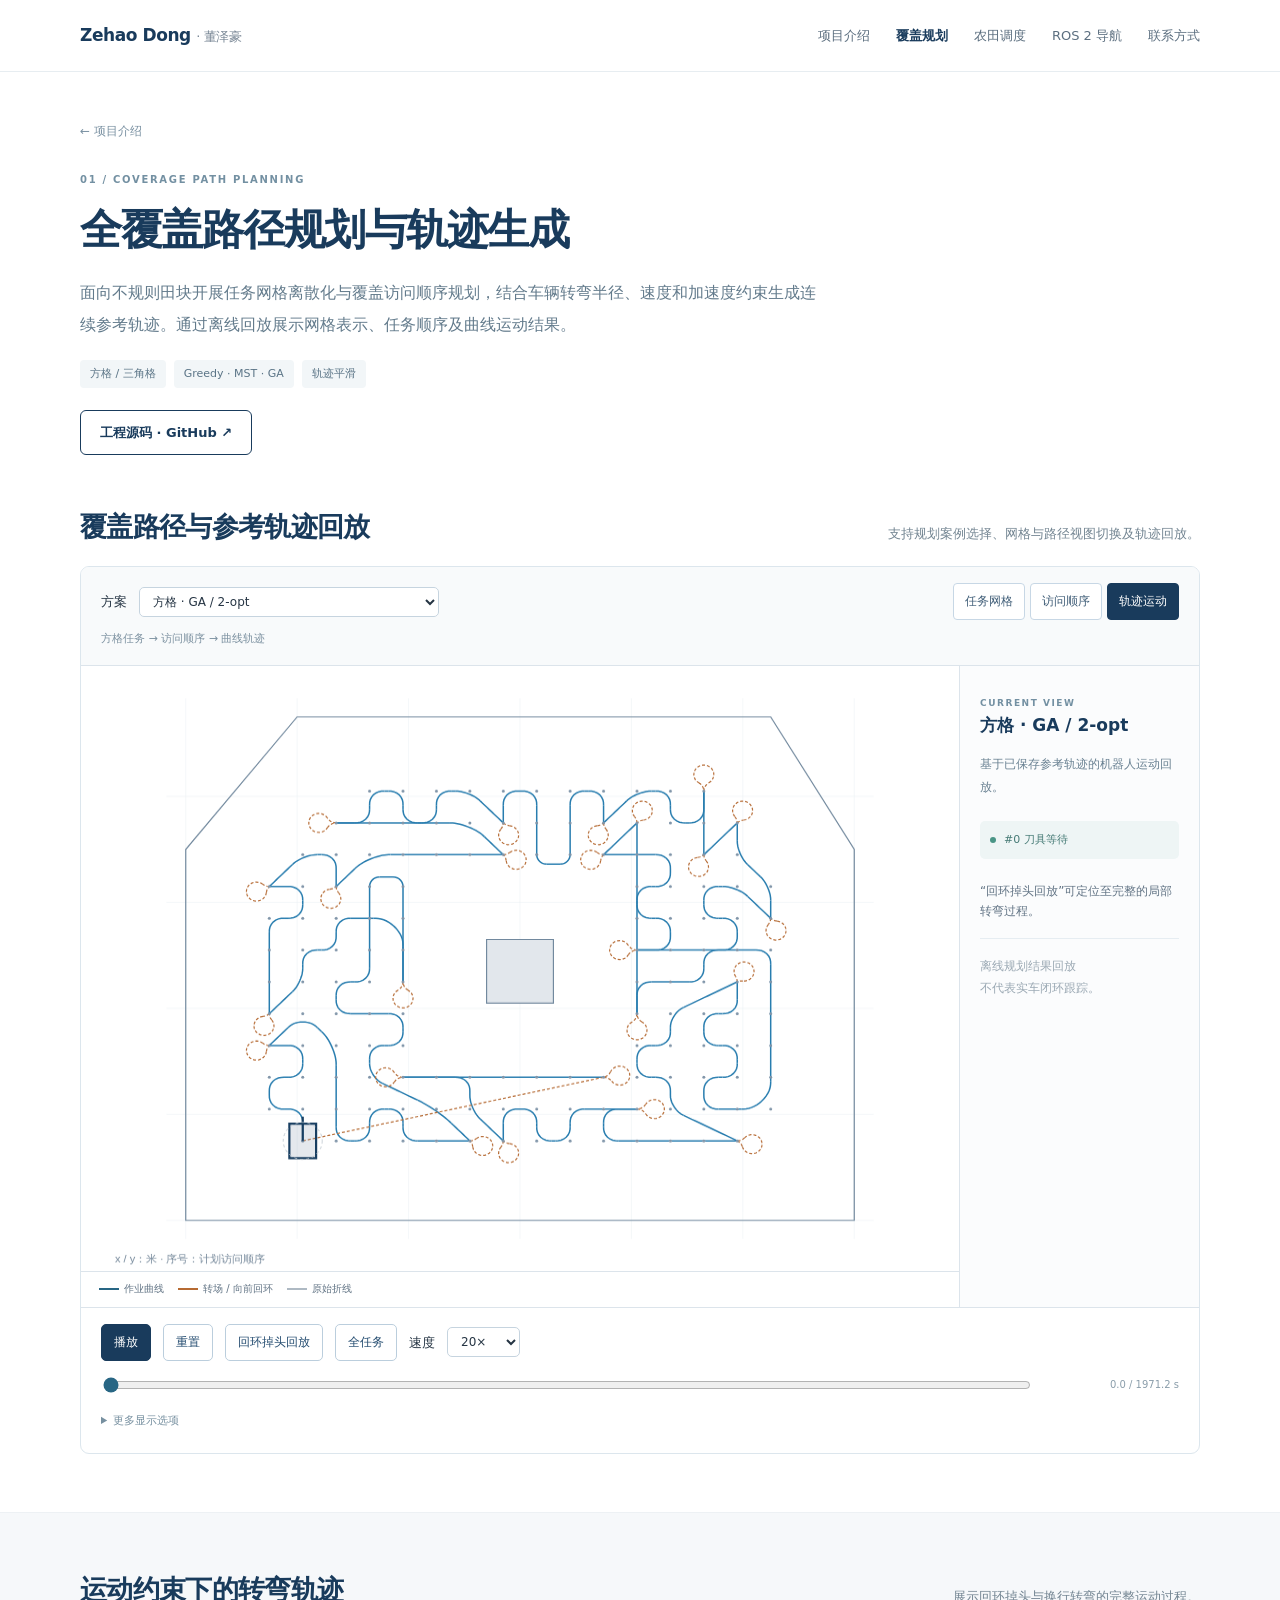
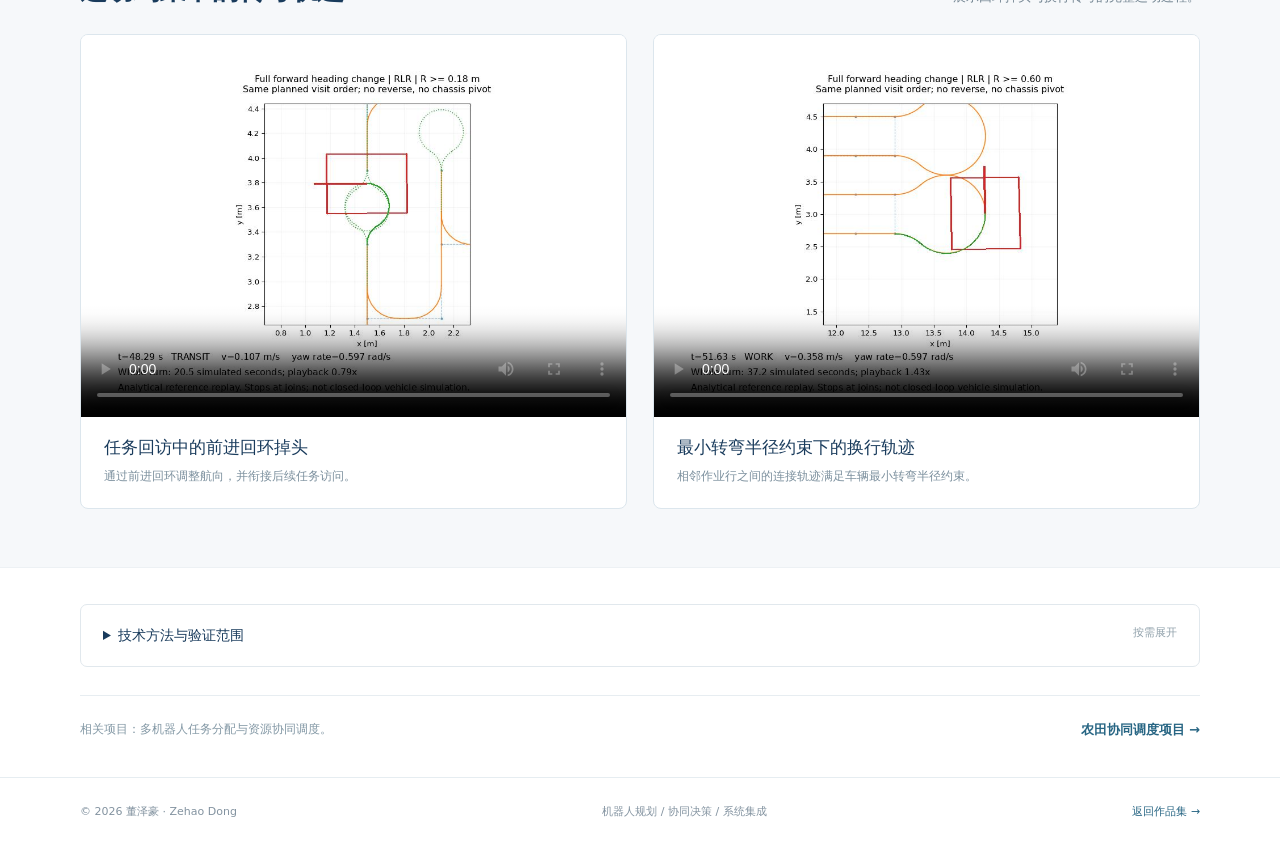
==== commit d9bdedf1: "Link coverage planning portfolio to the CCPP v2.1.0 source repository" ====
--- a/ccpp.html
+++ b/ccpp.html
@@ -22,7 +22,7 @@
 </div></nav>
 
 <main id="main">
-<header class="project-hero wrap"><a class="back-link" href="index.html#projects">← 项目介绍</a><div class="eyebrow">01 / COVERAGE PATH PLANNING</div><h1>全覆盖路径规划与轨迹生成</h1><p class="project-lead">面向不规则田块开展任务网格离散化与覆盖访问顺序规划，结合车辆转弯半径、速度和加速度约束生成连续参考轨迹。通过离线回放展示网格表示、任务顺序及曲线运动结果。</p><div class="tags"><span>方格 / 三角格</span><span>Greedy · MST · GA</span><span>轨迹平滑</span></div></header>
+<header class="project-hero wrap"><a class="back-link" href="index.html#projects">← 项目介绍</a><div class="eyebrow">01 / COVERAGE PATH PLANNING</div><h1>全覆盖路径规划与轨迹生成</h1><p class="project-lead">面向不规则田块开展任务网格离散化与覆盖访问顺序规划，结合车辆转弯半径、速度和加速度约束生成连续参考轨迹。通过离线回放展示网格表示、任务顺序及曲线运动结果。</p><div class="tags"><span>方格 / 三角格</span><span>Greedy · MST · GA</span><span>轨迹平滑</span></div><div class="actions"><a class="button ghost" href="https://github.com/caihao1B/CCPP" target="_blank" rel="noopener noreferrer">工程源码 · GitHub ↗</a></div></header>
 <section class="section demo-section" id="demo"><div class="wrap">
   <div class="section-heading"><h2>覆盖路径与参考轨迹回放</h2><p>支持规划案例选择、网格与路径视图切换及轨迹回放。</p></div>
   <noscript><p>交互演示需要 JavaScript；下方仍可观看视频。</p></noscript>
